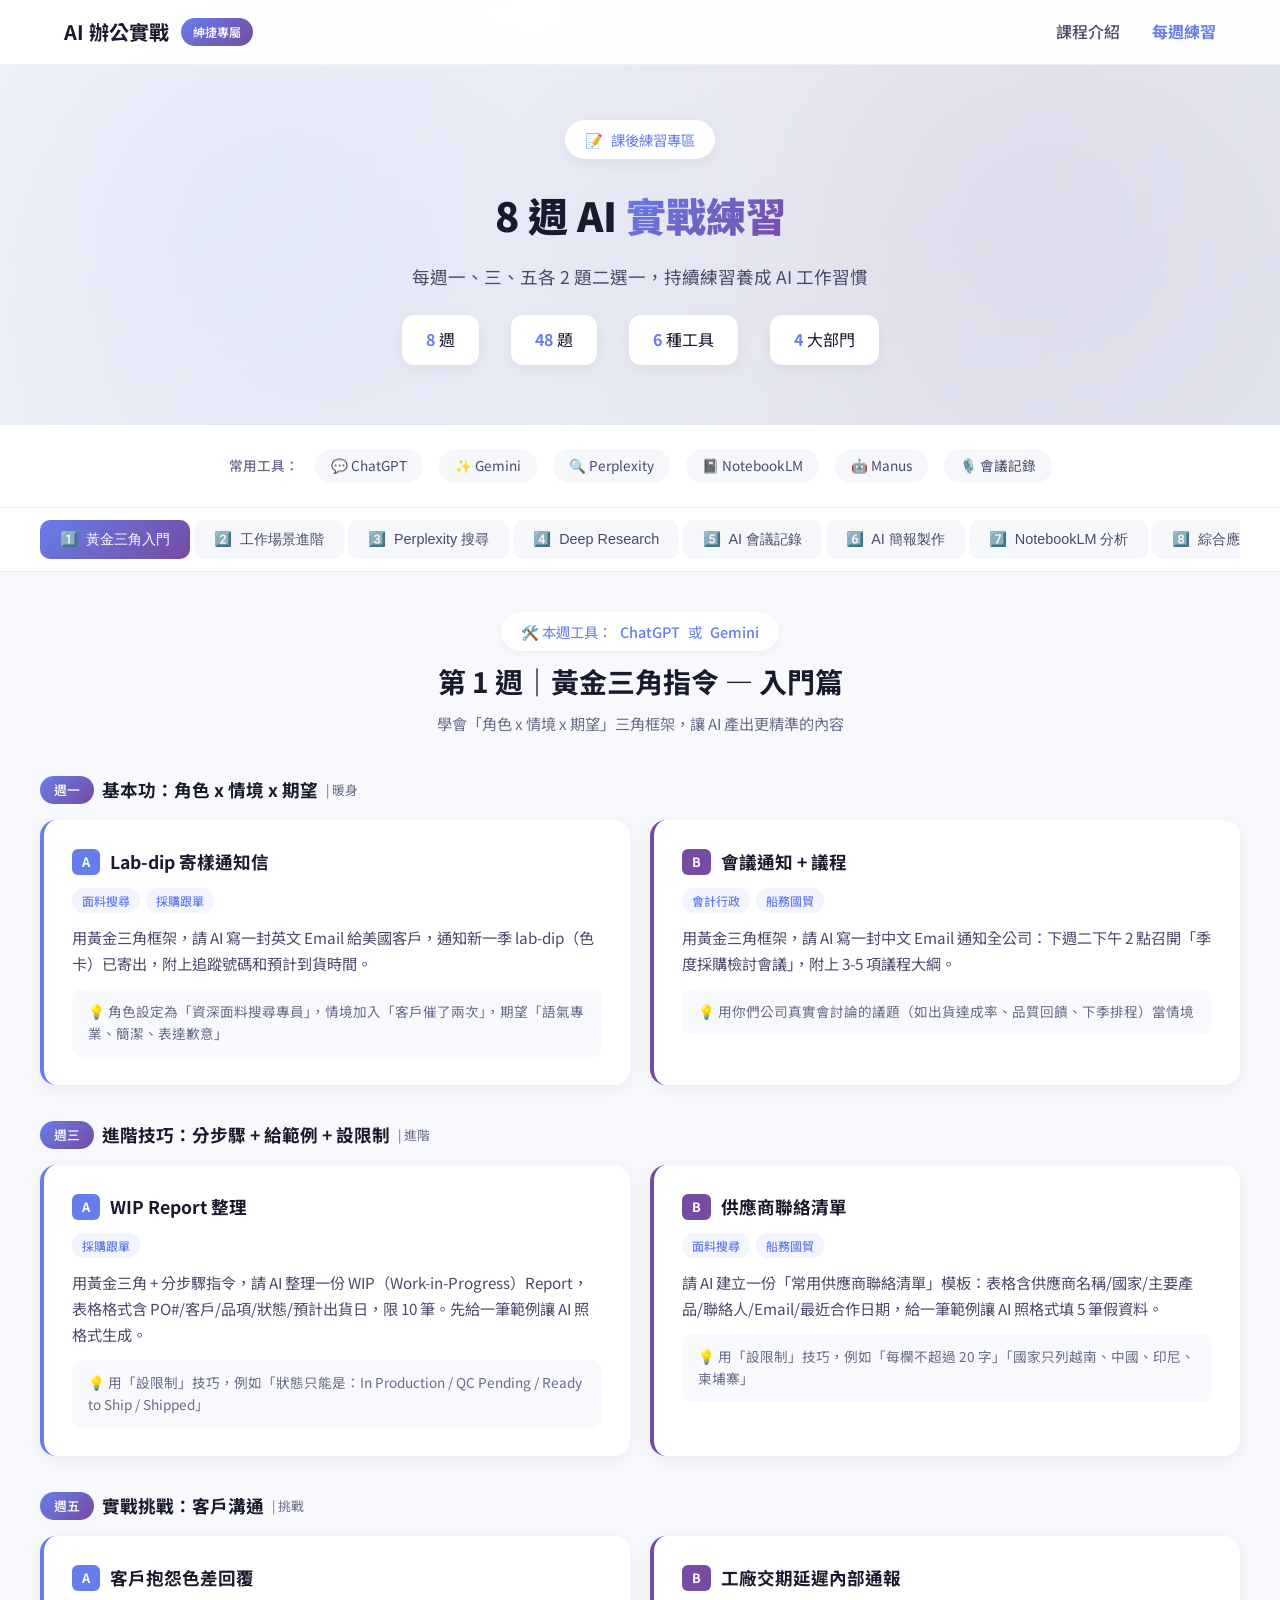
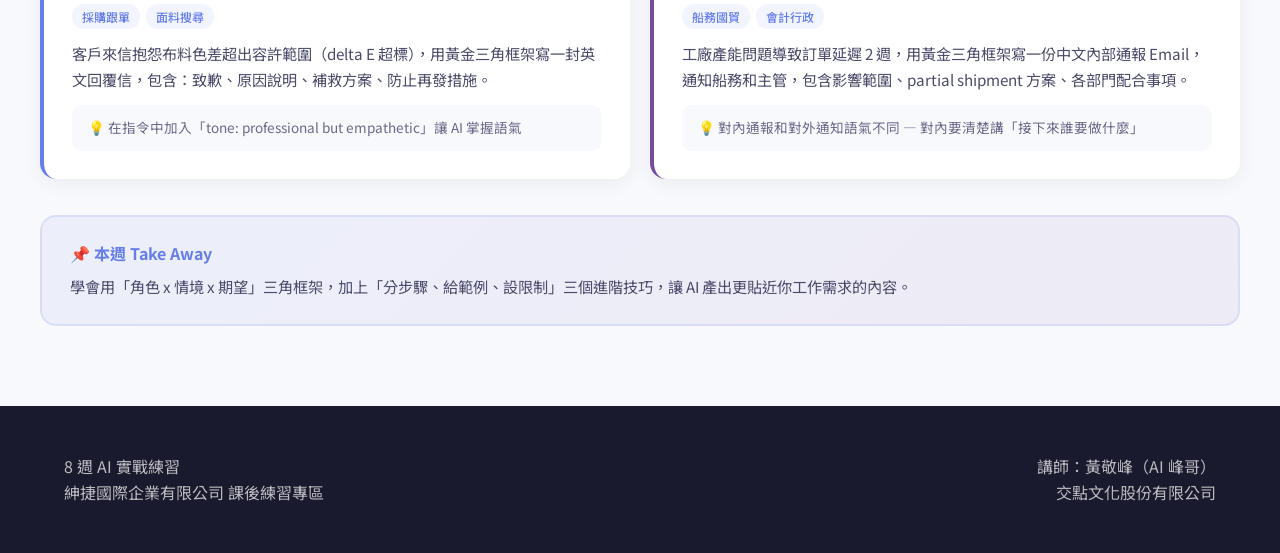
==== homework.html @ 7f82179a "新增 8 週 AI 實戰練習課後作業頁面 - 新增 homework.html：48 題完整作業（8 週 × 一三五 × A/B 選一） - 更新 index.html 導覽列：加入「每週練習」按鈕連" ====
<!DOCTYPE html>
<html lang="zh-TW">
<head>
    <meta charset="UTF-8">
    <meta name="viewport" content="width=device-width, initial-scale=1.0">
    <title>8 週 AI 實戰練習 | 紳捷國際</title>
    <link rel="stylesheet" href="css/style.css">
    <link rel="preconnect" href="https://fonts.googleapis.com">
    <link rel="preconnect" href="https://fonts.gstatic.com" crossorigin>
    <link href="https://fonts.googleapis.com/css2?family=Noto+Sans+TC:wght@300;400;500;700;900&display=swap" rel="stylesheet">
    <style>
        /* Homework Page Specific Styles */
        .hw-hero {
            padding: 120px 24px 60px;
            background: linear-gradient(135deg, #f5f7fa 0%, #e4e8f0 100%);
            text-align: center;
            position: relative;
            overflow: hidden;
        }
        .hw-hero::before {
            content: '';
            position: absolute;
            top: 0; left: 0; right: 0; bottom: 0;
            background-image: radial-gradient(circle at 20% 50%, rgba(102,126,234,0.1) 0%, transparent 50%),
                              radial-gradient(circle at 80% 50%, rgba(118,75,162,0.1) 0%, transparent 50%);
        }
        .hw-hero .container { position: relative; z-index: 1; }
        .hw-hero h1 { font-size: 2.5rem; font-weight: 900; margin-bottom: 16px; }
        .hw-hero .subtitle { color: #4a4a6a; font-size: 1.1rem; margin-bottom: 24px; }
        .hw-hero .hw-stats {
            display: flex; justify-content: center; gap: 32px; flex-wrap: wrap;
        }
        .hw-hero .hw-stat {
            background: white; padding: 12px 24px; border-radius: 12px;
            box-shadow: 0 4px 15px rgba(0,0,0,0.05);
        }
        .hw-hero .hw-stat strong { color: #667eea; }

        /* Week Tabs */
        .week-tabs-section { padding: 0 24px; background: #fff; position: sticky; top: 60px; z-index: 100; border-bottom: 1px solid #eee; }
        .week-tabs {
            max-width: 1200px; margin: 0 auto;
            display: flex; gap: 4px; overflow-x: auto; padding: 12px 0;
            -webkit-overflow-scrolling: touch;
        }
        .week-tabs::-webkit-scrollbar { height: 0; }
        .week-tab {
            padding: 10px 20px; border-radius: 10px; cursor: pointer;
            font-size: 0.9rem; font-weight: 500; white-space: nowrap;
            background: #f5f7fa; color: #4a4a6a; border: none;
            transition: all 0.3s;
        }
        .week-tab:hover { background: #e8ecf5; }
        .week-tab.active {
            background: linear-gradient(135deg, #667eea 0%, #764ba2 100%);
            color: white;
        }
        .week-tab .tab-emoji { margin-right: 4px; }

        /* Week Content */
        .week-content { padding: 40px 24px 80px; background: #f8f9fc; min-height: 60vh; }
        .week-panel { display: none; max-width: 1200px; margin: 0 auto; }
        .week-panel.active { display: block; }

        .week-header {
            text-align: center; margin-bottom: 40px;
        }
        .week-header h2 { font-size: 1.75rem; font-weight: 700; margin-bottom: 8px; }
        .week-header .week-tool {
            display: inline-flex; align-items: center; gap: 8px;
            background: white; padding: 8px 20px; border-radius: 30px;
            font-size: 0.9rem; color: #667eea; box-shadow: 0 2px 10px rgba(0,0,0,0.05);
            margin-bottom: 8px;
        }
        .week-header .week-tool a {
            color: #667eea; text-decoration: none; font-weight: 500;
        }
        .week-header .week-tool a:hover { text-decoration: underline; }
        .week-header .week-focus { color: #6a6a8a; font-size: 0.95rem; }

        /* Day Section */
        .day-section { margin-bottom: 36px; }
        .day-label {
            display: inline-flex; align-items: center; gap: 8px;
            font-size: 1.1rem; font-weight: 700; color: #1a1a2e; margin-bottom: 16px;
        }
        .day-badge {
            background: linear-gradient(135deg, #667eea 0%, #764ba2 100%);
            color: white; padding: 4px 14px; border-radius: 20px; font-size: 0.8rem; font-weight: 500;
        }
        .day-difficulty { font-size: 0.8rem; color: #6a6a8a; font-weight: 400; }

        /* Homework Cards */
        .hw-cards { display: grid; grid-template-columns: repeat(auto-fit, minmax(340px, 1fr)); gap: 20px; }
        .hw-card {
            background: white; border-radius: 16px; padding: 28px;
            box-shadow: 0 4px 20px rgba(0,0,0,0.06);
            border-left: 4px solid #667eea;
            transition: transform 0.3s, box-shadow 0.3s;
            position: relative;
        }
        .hw-card:hover {
            transform: translateY(-4px);
            box-shadow: 0 8px 30px rgba(0,0,0,0.1);
        }
        .hw-card.option-b { border-left-color: #764ba2; }

        .hw-card-header {
            display: flex; align-items: center; gap: 10px; margin-bottom: 12px; flex-wrap: wrap;
        }
        .option-badge {
            font-size: 0.8rem; font-weight: 700; color: white; padding: 3px 10px;
            border-radius: 6px; background: #667eea;
        }
        .option-b .option-badge { background: #764ba2; }
        .hw-card h4 { font-size: 1.1rem; font-weight: 700; color: #1a1a2e; flex: 1; }

        .dept-tags { display: flex; gap: 6px; margin-bottom: 12px; flex-wrap: wrap; }
        .dept-tag {
            font-size: 0.75rem; padding: 3px 10px; border-radius: 12px;
            background: rgba(102,126,234,0.08); color: #667eea; font-weight: 500;
        }

        .hw-card .description { color: #4a4a6a; font-size: 0.95rem; line-height: 1.7; margin-bottom: 12px; }
        .hw-card .hint {
            background: #f8f9fc; padding: 12px 16px; border-radius: 10px;
            font-size: 0.85rem; color: #6a6a8a; line-height: 1.6;
        }
        .hw-card .hint::before { content: '💡 '; }

        /* Take Away */
        .takeaway-box {
            background: linear-gradient(135deg, rgba(102,126,234,0.08) 0%, rgba(118,75,162,0.08) 100%);
            border: 2px solid rgba(102,126,234,0.15);
            padding: 24px 28px; border-radius: 16px; margin-top: 36px;
        }
        .takeaway-box h4 { color: #667eea; font-size: 1rem; margin-bottom: 8px; }
        .takeaway-box p { color: #4a4a6a; font-size: 0.95rem; line-height: 1.7; }

        /* Milestone */
        .milestone {
            background: linear-gradient(135deg, #667eea 0%, #764ba2 100%);
            color: white; padding: 32px; border-radius: 16px; margin-top: 36px; text-align: center;
        }
        .milestone h4 { font-size: 1.25rem; margin-bottom: 12px; }
        .milestone p { color: rgba(255,255,255,0.85); line-height: 1.7; }

        /* Safety Notice */
        .safety-notice {
            background: linear-gradient(135deg, rgba(245,158,11,0.08) 0%, rgba(245,158,11,0.04) 100%);
            border: 2px solid rgba(245,158,11,0.2);
            padding: 20px 24px; border-radius: 12px; margin-bottom: 32px;
        }
        .safety-notice h4 { color: #d97706; font-size: 0.95rem; margin-bottom: 8px; }
        .safety-notice ul { list-style: none; }
        .safety-notice ul li { padding: 4px 0 4px 20px; position: relative; color: #6a6a8a; font-size: 0.9rem; }
        .safety-notice ul li::before { content: "⚠"; position: absolute; left: 0; }

        /* Tools Quick Access */
        .tools-bar {
            padding: 24px; background: white; border-bottom: 1px solid #eee;
        }
        .tools-bar .container {
            display: flex; align-items: center; gap: 16px; flex-wrap: wrap; justify-content: center;
        }
        .tools-bar .label { font-size: 0.85rem; color: #6a6a8a; font-weight: 500; }
        .tool-link {
            display: inline-flex; align-items: center; gap: 6px;
            padding: 6px 16px; border-radius: 20px; font-size: 0.85rem;
            text-decoration: none; color: #4a4a6a; background: #f5f7fa;
            transition: all 0.2s;
        }
        .tool-link:hover { background: #667eea; color: white; }

        /* Footer override for homework */
        .hw-footer { margin-top: 0; }

        /* Responsive */
        @media (max-width: 768px) {
            .hw-hero h1 { font-size: 1.75rem; }
            .hw-cards { grid-template-columns: 1fr; }
            .week-tab { padding: 8px 14px; font-size: 0.8rem; }
        }
    </style>
</head>
<body>
    <!-- Navigation -->
    <nav class="navbar">
        <div class="nav-container">
            <div class="nav-logo">
                <span class="logo-text">AI 辦公實戰</span>
                <span class="logo-badge">紳捷專屬</span>
            </div>
            <ul class="nav-menu">
                <li><a href="index.html">課程介紹</a></li>
                <li><a href="homework.html" style="color: #667eea; font-weight: 700;">每週練習</a></li>
            </ul>
            <div class="hamburger">
                <span></span>
                <span></span>
                <span></span>
            </div>
        </div>
    </nav>

    <!-- Hero -->
    <section class="hw-hero">
        <div class="container">
            <div class="hero-badge">
                <span class="badge-icon">📝</span>
                <span>課後練習專區</span>
            </div>
            <h1>8 週 AI <span class="gradient-text">實戰練習</span></h1>
            <p class="subtitle">每週一、三、五各 2 題二選一，持續練習養成 AI 工作習慣</p>
            <div class="hw-stats">
                <div class="hw-stat"><strong>8</strong> 週</div>
                <div class="hw-stat"><strong>48</strong> 題</div>
                <div class="hw-stat"><strong>6</strong> 種工具</div>
                <div class="hw-stat"><strong>4</strong> 大部門</div>
            </div>
        </div>
    </section>

    <!-- Tools Quick Bar -->
    <div class="tools-bar">
        <div class="container">
            <span class="label">常用工具：</span>
            <a href="https://chatgpt.com" target="_blank" class="tool-link">💬 ChatGPT</a>
            <a href="https://gemini.google.com" target="_blank" class="tool-link">✨ Gemini</a>
            <a href="https://www.perplexity.ai" target="_blank" class="tool-link">🔍 Perplexity</a>
            <a href="https://notebooklm.google.com" target="_blank" class="tool-link">📓 NotebookLM</a>
            <a href="https://manus.im" target="_blank" class="tool-link">🤖 Manus</a>
            <a href="https://v2.chateverywhere.app/zh/meeting-transcription" target="_blank" class="tool-link">🎙️ 會議記錄</a>
        </div>
    </div>

    <!-- Week Tabs -->
    <div class="week-tabs-section">
        <div class="week-tabs">
            <button class="week-tab active" data-week="1"><span class="tab-emoji">1️⃣</span> 黃金三角入門</button>
            <button class="week-tab" data-week="2"><span class="tab-emoji">2️⃣</span> 工作場景進階</button>
            <button class="week-tab" data-week="3"><span class="tab-emoji">3️⃣</span> Perplexity 搜尋</button>
            <button class="week-tab" data-week="4"><span class="tab-emoji">4️⃣</span> Deep Research</button>
            <button class="week-tab" data-week="5"><span class="tab-emoji">5️⃣</span> AI 會議記錄</button>
            <button class="week-tab" data-week="6"><span class="tab-emoji">6️⃣</span> AI 簡報製作</button>
            <button class="week-tab" data-week="7"><span class="tab-emoji">7️⃣</span> NotebookLM 分析</button>
            <button class="week-tab" data-week="8"><span class="tab-emoji">8️⃣</span> 綜合應用</button>
        </div>
    </div>

    <!-- Week Content -->
    <div class="week-content">

        <!-- ===== WEEK 1 ===== -->
        <div class="week-panel active" data-week="1">
            <div class="week-header">
                <div class="week-tool">🛠️ 本週工具：<a href="https://chatgpt.com" target="_blank">ChatGPT</a> 或 <a href="https://gemini.google.com" target="_blank">Gemini</a></div>
                <h2>第 1 週｜黃金三角指令 — 入門篇</h2>
                <p class="week-focus">學會「角色 x 情境 x 期望」三角框架，讓 AI 產出更精準的內容</p>
            </div>

            <div class="day-section">
                <div class="day-label"><span class="day-badge">週一</span> 基本功：角色 x 情境 x 期望 <span class="day-difficulty">| 暖身</span></div>
                <div class="hw-cards">
                    <div class="hw-card">
                        <div class="hw-card-header"><span class="option-badge">A</span><h4>Lab-dip 寄樣通知信</h4></div>
                        <div class="dept-tags"><span class="dept-tag">面料搜尋</span><span class="dept-tag">採購跟單</span></div>
                        <p class="description">用黃金三角框架，請 AI 寫一封英文 Email 給美國客戶，通知新一季 lab-dip（色卡）已寄出，附上追蹤號碼和預計到貨時間。</p>
                        <div class="hint">角色設定為「資深面料搜尋專員」，情境加入「客戶催了兩次」，期望「語氣專業、簡潔、表達歉意」</div>
                    </div>
                    <div class="hw-card option-b">
                        <div class="hw-card-header"><span class="option-badge">B</span><h4>會議通知 + 議程</h4></div>
                        <div class="dept-tags"><span class="dept-tag">會計行政</span><span class="dept-tag">船務國貿</span></div>
                        <p class="description">用黃金三角框架，請 AI 寫一封中文 Email 通知全公司：下週二下午 2 點召開「季度採購檢討會議」，附上 3-5 項議程大綱。</p>
                        <div class="hint">用你們公司真實會討論的議題（如出貨達成率、品質回饋、下季排程）當情境</div>
                    </div>
                </div>
            </div>

            <div class="day-section">
                <div class="day-label"><span class="day-badge">週三</span> 進階技巧：分步驟 + 給範例 + 設限制 <span class="day-difficulty">| 進階</span></div>
                <div class="hw-cards">
                    <div class="hw-card">
                        <div class="hw-card-header"><span class="option-badge">A</span><h4>WIP Report 整理</h4></div>
                        <div class="dept-tags"><span class="dept-tag">採購跟單</span></div>
                        <p class="description">用黃金三角 + 分步驟指令，請 AI 整理一份 WIP（Work-in-Progress）Report，表格格式含 PO#/客戶/品項/狀態/預計出貨日，限 10 筆。先給一筆範例讓 AI 照格式生成。</p>
                        <div class="hint">用「設限制」技巧，例如「狀態只能是：In Production / QC Pending / Ready to Ship / Shipped」</div>
                    </div>
                    <div class="hw-card option-b">
                        <div class="hw-card-header"><span class="option-badge">B</span><h4>供應商聯絡清單</h4></div>
                        <div class="dept-tags"><span class="dept-tag">面料搜尋</span><span class="dept-tag">船務國貿</span></div>
                        <p class="description">請 AI 建立一份「常用供應商聯絡清單」模板：表格含供應商名稱/國家/主要產品/聯絡人/Email/最近合作日期，給一筆範例讓 AI 照格式填 5 筆假資料。</p>
                        <div class="hint">用「設限制」技巧，例如「每欄不超過 20 字」「國家只列越南、中國、印尼、柬埔寨」</div>
                    </div>
                </div>
            </div>

            <div class="day-section">
                <div class="day-label"><span class="day-badge">週五</span> 實戰挑戰：客戶溝通 <span class="day-difficulty">| 挑戰</span></div>
                <div class="hw-cards">
                    <div class="hw-card">
                        <div class="hw-card-header"><span class="option-badge">A</span><h4>客戶抱怨色差回覆</h4></div>
                        <div class="dept-tags"><span class="dept-tag">採購跟單</span><span class="dept-tag">面料搜尋</span></div>
                        <p class="description">客戶來信抱怨布料色差超出容許範圍（delta E 超標），用黃金三角框架寫一封英文回覆信，包含：致歉、原因說明、補救方案、防止再發措施。</p>
                        <div class="hint">在指令中加入「tone: professional but empathetic」讓 AI 掌握語氣</div>
                    </div>
                    <div class="hw-card option-b">
                        <div class="hw-card-header"><span class="option-badge">B</span><h4>工廠交期延遲內部通報</h4></div>
                        <div class="dept-tags"><span class="dept-tag">船務國貿</span><span class="dept-tag">會計行政</span></div>
                        <p class="description">工廠產能問題導致訂單延遲 2 週，用黃金三角框架寫一份中文內部通報 Email，通知船務和主管，包含影響範圍、partial shipment 方案、各部門配合事項。</p>
                        <div class="hint">對內通報和對外通知語氣不同 — 對內要清楚講「接下來誰要做什麼」</div>
                    </div>
                </div>
            </div>

            <div class="takeaway-box">
                <h4>📌 本週 Take Away</h4>
                <p>學會用「角色 x 情境 x 期望」三角框架，加上「分步驟、給範例、設限制」三個進階技巧，讓 AI 產出更貼近你工作需求的內容。</p>
            </div>
        </div>

        <!-- ===== WEEK 2 ===== -->
        <div class="week-panel" data-week="2">
            <div class="week-header">
                <div class="week-tool">🛠️ 本週工具：<a href="https://chatgpt.com" target="_blank">ChatGPT</a> 或 <a href="https://gemini.google.com" target="_blank">Gemini</a></div>
                <h2>第 2 週｜黃金三角指令 — 工作場景進階</h2>
                <p class="week-focus">把黃金三角框架應用到更多真實場景，包含跨部門溝通和專業文件</p>
            </div>

            <div class="day-section">
                <div class="day-label"><span class="day-badge">週一</span> 跨部門溝通 <span class="day-difficulty">| 暖身</span></div>
                <div class="hw-cards">
                    <div class="hw-card">
                        <div class="hw-card-header"><span class="option-badge">A</span><h4>船務文件確認信</h4></div>
                        <div class="dept-tags"><span class="dept-tag">船務國貿</span></div>
                        <p class="description">寫一封英文 Email 給報關行（Customs Broker），確認一筆出貨的 Packing List、Commercial Invoice、B/L 細節，請對方在週五前回覆。</p>
                        <div class="hint">在指令中加入「給範例」技巧 — 先列出一筆出貨資料（PO#、品項、箱數），讓 AI 照格式寫</div>
                    </div>
                    <div class="hw-card option-b">
                        <div class="hw-card-header"><span class="option-badge">B</span><h4>品質異常通知工廠</h4></div>
                        <div class="dept-tags"><span class="dept-tag">採購跟單</span><span class="dept-tag">面料搜尋</span></div>
                        <p class="description">寫一封英文 Email 給越南工廠，通知縮水率超標（shrinkage test failed，參照 AATCC 135 標準），要求 3 個工作天內提出 root cause analysis 和 corrective action plan。</p>
                        <div class="hint">語氣要堅定但維持合作關係。可在指令中加入「tone: firm but cooperative」</div>
                    </div>
                </div>
            </div>

            <div class="day-section">
                <div class="day-label"><span class="day-badge">週三</span> 專業文件撰寫 <span class="day-difficulty">| 進階</span></div>
                <div class="hw-cards">
                    <div class="hw-card">
                        <div class="hw-card-header"><span class="option-badge">A</span><h4>AI 輔助 OTB 預算計算</h4></div>
                        <div class="dept-tags"><span class="dept-tag">採購跟單</span></div>
                        <p class="description">把簡化版 OTB（Open-to-Buy）數據貼進 ChatGPT（期初庫存 $500K、銷售預測 $800K、在途 $200K、期末目標 $400K），請 AI 計算 OTB 金額並用白話解釋邏輯。</p>
                        <div class="hint">AI 不只會寫信，也能當「Excel 公式顧問」！試著追問「如果銷售預測上調 10%，OTB 會變多少？」</div>
                    </div>
                    <div class="hw-card option-b">
                        <div class="hw-card-header"><span class="option-badge">B</span><h4>部門月報草稿</h4></div>
                        <div class="dept-tags"><span class="dept-tag">船務國貿</span><span class="dept-tag">會計行政</span></div>
                        <p class="description">用黃金三角框架，請 AI 撰寫「部門月報」草稿，含本月出貨量、客戶回饋摘要、異常事件、下月重點。可用真實數據或假資料。</p>
                        <div class="hint">先列出 3-5 個重點數據，再讓 AI 幫你組織成月報格式</div>
                    </div>
                </div>
            </div>

            <div class="day-section">
                <div class="day-label"><span class="day-badge">週五</span> 實戰挑戰：高階溝通 <span class="day-difficulty">| 挑戰</span></div>
                <div class="hw-cards">
                    <div class="hw-card">
                        <div class="hw-card-header"><span class="option-badge">A</span><h4>Cargo Claim 索賠信</h4></div>
                        <div class="dept-tags"><span class="dept-tag">船務國貿</span></div>
                        <p class="description">一批出口到美國的女裝因海運貨櫃進水，30 箱約 1,200 件受潮發霉。用黃金三角寫一封英文 Claim Letter 給船公司，含受損描述、金額計算、理賠期限。</p>
                        <div class="hint">索賠信需要精確的數據和正式語氣。可加入指令「附上受損清單表格：箱號/品項/數量/單價/損失金額」</div>
                    </div>
                    <div class="hw-card option-b">
                        <div class="hw-card-header"><span class="option-badge">B</span><h4>季度 KPI 達成回顧</h4></div>
                        <div class="dept-tags"><span class="dept-tag">採購跟單</span><span class="dept-tag">會計行政</span></div>
                        <p class="description">請 AI 幫你寫一封中文 Email 給主管，回顧本季 KPI 達成情況：達成的指標、未達成的原因、下季改善計畫。</p>
                        <div class="hint">先列出 3 個你的 KPI 項目和達成數字，讓 AI 幫你組織成專業的回顧報告</div>
                    </div>
                </div>
            </div>

            <div class="takeaway-box">
                <h4>📌 本週 Take Away</h4>
                <p>黃金三角框架不只能寫 Email，還能處理專業文件（OTB 計算、索賠信、KPI 報告）。關鍵是「給 AI 足夠的專業情境和數據」。</p>
            </div>
        </div>

        <!-- ===== WEEK 3 ===== -->
        <div class="week-panel" data-week="3">
            <div class="week-header">
                <div class="week-tool">🛠️ 本週工具：<a href="https://www.perplexity.ai" target="_blank">Perplexity</a></div>
                <h2>第 3 週｜AI 搜尋力 — Perplexity</h2>
                <p class="week-focus">用 AI 搜尋引擎快速取得有來源的產業情報，取代傳統 Google 搜尋</p>
            </div>

            <div class="day-section">
                <div class="day-label"><span class="day-badge">週一</span> 基礎搜尋：產業動態 <span class="day-difficulty">| 暖身</span></div>
                <div class="hw-cards">
                    <div class="hw-card">
                        <div class="hw-card-header"><span class="option-badge">A</span><h4>美國服飾零售趨勢</h4></div>
                        <div class="dept-tags"><span class="dept-tag">採購跟單</span></div>
                        <p class="description">用 Perplexity 搜尋「2026 美國服飾零售業最新趨勢」，整理出 3 個對紳捷業務最有影響的重點，每個重點附上來源連結。</p>
                        <div class="hint">觀察 Perplexity 如何自動附上引用來源，和 Google 搜尋有什麼不同？</div>
                    </div>
                    <div class="hw-card option-b">
                        <div class="hw-card-header"><span class="option-badge">B</span><h4>永續面料認證趨勢</h4></div>
                        <div class="dept-tags"><span class="dept-tag">面料搜尋</span></div>
                        <p class="description">搜尋「sustainable fabric certifications 2026（GOTS、GRS、OEKO-TEX）」，整理出美國客戶目前最常要求的 3 種認證和它們的差異。</p>
                        <div class="hint">試著用英文搜尋再用中文追問，比較結果差異</div>
                    </div>
                </div>
            </div>

            <div class="day-section">
                <div class="day-label"><span class="day-badge">週三</span> 精準搜尋：法規與政策 <span class="day-difficulty">| 進階</span></div>
                <div class="hw-cards">
                    <div class="hw-card">
                        <div class="hw-card-header"><span class="option-badge">A</span><h4>美國關稅政策查詢</h4></div>
                        <div class="dept-tags"><span class="dept-tag">船務國貿</span></div>
                        <p class="description">搜尋「美國對中國及東南亞紡織品最新關稅政策 2026」，整理成一頁摘要，標註稅率變動品項。特別關注越南 CPTPP 優惠稅率。</p>
                        <div class="hint">用追問功能（Follow-up）深入挖掘特定品項（如針織 vs 梭織）的稅率差異</div>
                    </div>
                    <div class="hw-card option-b">
                        <div class="hw-card-header"><span class="option-badge">B</span><h4>越南勞動法規查詢</h4></div>
                        <div class="dept-tags"><span class="dept-tag">採購跟單</span><span class="dept-tag">面料搜尋</span></div>
                        <p class="description">搜尋「越南或柬埔寨 2026 最新勞動法規（最低工資、加班限制）」，整理成表格，方便評估海外工廠人力成本。</p>
                        <div class="hint">這類資訊在評估新工廠時非常實用，可以搭配供應商背景調查一起使用</div>
                    </div>
                </div>
            </div>

            <div class="day-section">
                <div class="day-label"><span class="day-badge">週五</span> 實戰挑戰：商務情報 <span class="day-difficulty">| 挑戰</span></div>
                <div class="hw-cards">
                    <div class="hw-card">
                        <div class="hw-card-header"><span class="option-badge">A</span><h4>供應商背景調查</h4></div>
                        <div class="dept-tags"><span class="dept-tag">採購跟單</span><span class="dept-tag">面料搜尋</span></div>
                        <p class="description">調查一家你正在評估的越南或印尼成衣工廠，整理出：公司規模、主要客戶、產能、有無負面新聞。</p>
                        <div class="hint">試試搜尋「[工廠名] compliance audit」或「[工廠名] social audit result」，美國客戶通常要求 BSCI / WRAP / SA8000 稽核</div>
                    </div>
                    <div class="hw-card option-b">
                        <div class="hw-card-header"><span class="option-badge">B</span><h4>美國客戶動態追蹤</h4></div>
                        <div class="dept-tags"><span class="dept-tag">船務國貿</span><span class="dept-tag">會計行政</span></div>
                        <p class="description">搜尋紳捷的主要客戶（JC Penney 或 Target）的最新業績和採購策略變化，整理出 3 個跟紳捷業務相關的重點。</p>
                        <div class="hint">了解客戶的策略方向，才能提前準備因應</div>
                    </div>
                </div>
            </div>

            <div class="takeaway-box">
                <h4>📌 本週 Take Away</h4>
                <p>Perplexity 的最大優勢是「自動附上來源」。但記得：AI 搜到的不一定 100% 正確，重要資訊要交叉查核。</p>
            </div>
        </div>

        <!-- ===== WEEK 4 ===== -->
        <div class="week-panel" data-week="4">
            <div class="week-header">
                <div class="week-tool">🛠️ 本週工具：<a href="https://gemini.google.com" target="_blank">Gemini Deep Research</a></div>
                <h2>第 4 週｜深度研究 — Gemini Deep Research</h2>
                <p class="week-focus">用 Deep Research 產出深度報告，重點不是「讓 AI 跑報告」，而是「你能從報告中挖出什麼」</p>
            </div>

            <div class="day-section">
                <div class="day-label"><span class="day-badge">週一</span> 產出報告 + 評估可信度 <span class="day-difficulty">| 暖身</span></div>
                <div class="hw-cards">
                    <div class="hw-card">
                        <div class="hw-card-header"><span class="option-badge">A</span><h4>客戶採購策略研究</h4></div>
                        <div class="dept-tags"><span class="dept-tag">採購跟單</span></div>
                        <p class="description">研究 JC Penney 或 Target 的「Private Label 採購策略變化」。報告產出後：(1) 標記 3 個最有用段落 (2) 標記 1 個需驗證的資訊 (3) 寫 100 字摘要給主管。</p>
                        <div class="hint">不只是讓 AI 跑報告，更重要的是「你怎麼判斷哪些資訊可信、哪些需要驗證」</div>
                    </div>
                    <div class="hw-card option-b">
                        <div class="hw-card-header"><span class="option-badge">B</span><h4>負責品項的價格趨勢</h4></div>
                        <div class="dept-tags"><span class="dept-tag">面料搜尋</span></div>
                        <p class="description">研究你負責的品項（針織布、牛仔布、功能性面料等）的全球價格趨勢。報告產出後：(1) 截圖結構 (2) 標記 2 個有影響的趨勢 (3) 寫 100 字備忘錄。</p>
                        <div class="hint">記錄 Deep Research 花了多少時間、搜了幾個來源，跟 Perplexity 比較看看</div>
                    </div>
                </div>
            </div>

            <div class="day-section">
                <div class="day-label"><span class="day-badge">週三</span> 工具比較 + 深度應用 <span class="day-difficulty">| 進階</span></div>
                <div class="hw-cards">
                    <div class="hw-card">
                        <div class="hw-card-header"><span class="option-badge">A</span><h4>Perplexity vs Deep Research</h4></div>
                        <div class="dept-tags"><span class="dept-tag">全體</span></div>
                        <p class="description">同一問題「越南成衣出口最新稅率政策」，分別用兩個工具搜尋。比較：速度、深度、來源豐富度，寫下結論：什麼時候用哪個。</p>
                        <div class="hint">Perplexity 像「快速查字典」，Deep Research 像「請人寫研究報告」</div>
                    </div>
                    <div class="hw-card option-b">
                        <div class="hw-card-header"><span class="option-badge">B</span><h4>工廠調查 → 內部備忘錄</h4></div>
                        <div class="dept-tags"><span class="dept-tag">採購跟單</span><span class="dept-tag">面料搜尋</span></div>
                        <p class="description">用 Deep Research 研究一家正在評估的工廠或產區，報告產出後用 ChatGPT 整理成 200 字內部備忘錄，附上你的評估建議。</p>
                        <div class="hint">從「看報告」升級為「用報告」— Deep Research 是初稿，你的判斷才是重點</div>
                    </div>
                </div>
            </div>

            <div class="day-section">
                <div class="day-label"><span class="day-badge">週五</span> 實戰挑戰：策略分析 <span class="day-difficulty">| 挑戰</span></div>
                <div class="hw-cards">
                    <div class="hw-card">
                        <div class="hw-card-header"><span class="option-badge">A</span><h4>採購代理商轉型案例</h4></div>
                        <div class="dept-tags"><span class="dept-tag">全體</span></div>
                        <p class="description">研究「全球成衣 Buying Agent 數位轉型案例」。挑出 1 個跟紳捷最相似的案例，寫 200 字分析：這家做了什麼、紳捷可以學什麼。</p>
                        <div class="hint">不需要讀完整份報告，聚焦在跟紳捷規模和業務最接近的案例</div>
                    </div>
                    <div class="hw-card option-b">
                        <div class="hw-card-header"><span class="option-badge">B</span><h4>供應鏈 AI 應用探索</h4></div>
                        <div class="dept-tags"><span class="dept-tag">全體</span></div>
                        <p class="description">研究「紡織成衣供應鏈的 AI 應用案例」，聚焦品質檢測和訂單預測。挑出 2 個紳捷可能導入的應用，各寫 100 字說明。</p>
                        <div class="hint">思考「這個 AI 應用如果導入紳捷，是哪個部門會受益最大？」</div>
                    </div>
                </div>
            </div>

            <div class="takeaway-box">
                <h4>📌 本週 Take Away</h4>
                <p>Deep Research 能自動產出深度報告，但「讓 AI 跑報告」只完成 50%，「從報告中提煉可行動的結論」才是另外 50%。</p>
            </div>

            <div class="milestone">
                <h4>🏁 恭喜完成前半段！</h4>
                <p>請在群組分享：(1) 這 4 週你最喜歡哪一題？(2) 哪個工具對工作最有幫助？<br>HR 會在這週統計完成率，並討論後半段是否需要調整。</p>
            </div>
        </div>

        <!-- ===== WEEK 5 ===== -->
        <div class="week-panel" data-week="5">
            <div class="week-header">
                <div class="week-tool">🛠️ 本週工具：<a href="https://v2.chateverywhere.app/zh/meeting-transcription" target="_blank">會議記錄小幫手</a> + <a href="https://chatgpt.com" target="_blank">ChatGPT</a></div>
                <h2>第 5 週｜AI 會議記錄</h2>
                <p class="week-focus">用 AI 把會議錄音轉成結構化記錄，原本 30 分鐘整理 → 5 分鐘搞定</p>
            </div>

            <div class="safety-notice">
                <h4>⚠️ 安全提醒</h4>
                <ul>
                    <li>錄音前請先告知與會者（尤其是外部通話）</li>
                    <li>如果公司有錄音政策限制，可用「自己唸一段報告」的方式練習</li>
                    <li>逐字稿如涉及機密，不要貼到公開群組</li>
                </ul>
            </div>

            <div class="day-section">
                <div class="day-label"><span class="day-badge">週一</span> 錄音轉文字基礎 <span class="day-difficulty">| 暖身</span></div>
                <div class="hw-cards">
                    <div class="hw-card">
                        <div class="hw-card-header"><span class="option-badge">A</span><h4>YouTube 影片轉逐字稿</h4></div>
                        <div class="dept-tags"><span class="dept-tag">全體</span></div>
                        <p class="description">找一段 5 分鐘的中文商業 YouTube 影片，用會議記錄小幫手轉成逐字稿，檢查準確度。</p>
                        <div class="hint">先熟悉工具操作，感受「語音 → 文字」的速度和品質</div>
                    </div>
                    <div class="hw-card option-b">
                        <div class="hw-card-header"><span class="option-badge">B</span><h4>模擬工作錄音轉文字</h4></div>
                        <div class="dept-tags"><span class="dept-tag">全體</span></div>
                        <p class="description">用手機錄 3 分鐘語音：模擬跟同事討論訂單出貨進度（加入英文術語如 PO number、shipment date），轉成逐字稿。</p>
                        <div class="hint">測試 AI 對中英文混雜的成衣術語辨識效果如何</div>
                    </div>
                </div>
            </div>

            <div class="day-section">
                <div class="day-label"><span class="day-badge">週三</span> 逐字稿 → 結構化筆記 <span class="day-difficulty">| 進階</span></div>
                <div class="hw-cards">
                    <div class="hw-card">
                        <div class="hw-card-header"><span class="option-badge">A</span><h4>英文視訊會議整理</h4></div>
                        <div class="dept-tags"><span class="dept-tag">採購跟單</span><span class="dept-tag">面料搜尋</span></div>
                        <p class="description">模擬（或使用）跟越南工廠的英文視訊會議逐字稿，丟進 ChatGPT 整理成：「中文三句話摘要 + 討論重點 + 待辦事項（含負責人和期限）」。</p>
                        <div class="hint">體驗 AI 處理「英文逐字稿 → 中文會議記錄」的能力</div>
                    </div>
                    <div class="hw-card option-b">
                        <div class="hw-card-header"><span class="option-badge">B</span><h4>客戶電話紀錄整理</h4></div>
                        <div class="dept-tags"><span class="dept-tag">船務國貿</span><span class="dept-tag">會計行政</span></div>
                        <p class="description">模擬一通 Conference Call 內容（文字寫出對話，含訂單確認、交期討論），丟進 ChatGPT 整理成 Meeting Minutes 格式。</p>
                        <div class="hint">養成習慣後，每通重要電話都有正式的 Meeting Minutes 存檔</div>
                    </div>
                </div>
            </div>

            <div class="day-section">
                <div class="day-label"><span class="day-badge">週五</span> 實戰挑戰：完整流程 <span class="day-difficulty">| 挑戰</span></div>
                <div class="hw-cards">
                    <div class="hw-card">
                        <div class="hw-card-header"><span class="option-badge">A</span><h4>真實內部會議全流程</h4></div>
                        <div class="dept-tags"><span class="dept-tag">全體</span></div>
                        <p class="description">本週任何內部會議，完成：錄音 → 轉逐字稿 → ChatGPT 整理摘要 → 跟一位與會同事確認正確 → 存檔或寄出。</p>
                        <div class="hint">重點流程：AI 產出 → 人工確認 → 才發出。不要 AI 整理完就直接寄</div>
                    </div>
                    <div class="hw-card option-b">
                        <div class="hw-card-header"><span class="option-badge">B</span><h4>工作討論錄音整理</h4></div>
                        <div class="dept-tags"><span class="dept-tag">全體</span></div>
                        <p class="description">錄一段跟同事討論工作的對話（5 分鐘），完成：錄音 → 轉文字 → 整理「摘要 + 待辦」→ 跟對方確認。</p>
                        <div class="hint">如果不方便錄真實會議，可以跟同事約一段 5 分鐘的「練習對話」</div>
                    </div>
                </div>
            </div>

            <div class="takeaway-box">
                <h4>📌 本週 Take Away</h4>
                <p>AI 會議記錄的完整流程是「錄音 → 轉文字 → AI 整理 → 人工確認 → 發出」。最容易省時間的應用，建議養成習慣！</p>
            </div>
        </div>

        <!-- ===== WEEK 6 ===== -->
        <div class="week-panel" data-week="6">
            <div class="week-header">
                <div class="week-tool">🛠️ 本週工具：<a href="https://gemini.google.com" target="_blank">Gemini Canvas</a> / <a href="https://manus.im" target="_blank">Manus</a></div>
                <h2>第 6 週｜AI 簡報製作</h2>
                <p class="week-focus">用 AI 快速製作工作簡報，原本 3-4 小時的 PPT → 幾分鐘產出初稿</p>
            </div>

            <div class="day-section">
                <div class="day-label"><span class="day-badge">週一</span> 快速簡報入門（3 頁）<span class="day-difficulty">| 暖身</span></div>
                <div class="hw-cards">
                    <div class="hw-card">
                        <div class="hw-card-header"><span class="option-badge">A</span><h4>部門週報簡報</h4></div>
                        <div class="dept-tags"><span class="dept-tag">採購跟單</span><span class="dept-tag">船務國貿</span></div>
                        <p class="description">用 Gemini Canvas 製作 3 頁簡報：封面、本週成果（含數據）、下週計畫。</p>
                        <div class="hint">先用一段文字描述每頁內容，例如「第 2 頁：本週出貨 15 筆，金額 $120K，準時率 93%」</div>
                    </div>
                    <div class="hw-card option-b">
                        <div class="hw-card-header"><span class="option-badge">B</span><h4>5 週 AI 學習心得簡報</h4></div>
                        <div class="dept-tags"><span class="dept-tag">全體</span></div>
                        <p class="description">用 Gemini Canvas 製作 3 頁簡報，分享前 5 週學 AI 的心得：最好用的工具、最驚喜的應用、推薦功能。</p>
                        <div class="hint">這份可以拿來跟同事分享！用自己的真實體驗寫最有說服力</div>
                    </div>
                </div>
            </div>

            <div class="day-section">
                <div class="day-label"><span class="day-badge">週三</span> 進階簡報（3-5 頁）<span class="day-difficulty">| 進階</span></div>
                <div class="hw-cards">
                    <div class="hw-card">
                        <div class="hw-card-header"><span class="option-badge">A</span><h4>月度 WIP Report 簡報</h4></div>
                        <div class="dept-tags"><span class="dept-tag">採購跟單</span></div>
                        <p class="description">用 Manus 製作「月度 WIP 報告」簡報（3-5 頁）：封面、在製訂單總覽、延遲分析、品質回顧、下月重點。</p>
                        <div class="hint">比較 Gemini Canvas 和 Manus 的差異，你覺得哪個更適合你？</div>
                    </div>
                    <div class="hw-card option-b">
                        <div class="hw-card-header"><span class="option-badge">B</span><h4>工廠稽核報告簡報</h4></div>
                        <div class="dept-tags"><span class="dept-tag">面料搜尋</span><span class="dept-tag">船務國貿</span></div>
                        <p class="description">用 Manus 製作「Factory Audit Report」簡報（3-5 頁）：工廠資料、產能評估、品質管理、compliance 評分、合作建議。</p>
                        <div class="hint">試著加入評分表格（如品質 4/5、交期 3/5），讓簡報更有說服力</div>
                    </div>
                </div>
            </div>

            <div class="day-section">
                <div class="day-label"><span class="day-badge">週五</span> 實戰挑戰：對外簡報（5 頁）<span class="day-difficulty">| 挑戰</span></div>
                <div class="hw-cards">
                    <div class="hw-card">
                        <div class="hw-card-header"><span class="option-badge">A</span><h4>客戶提案英文簡報</h4></div>
                        <div class="dept-tags"><span class="dept-tag">採購跟單</span><span class="dept-tag">面料搜尋</span></div>
                        <p class="description">製作給美國客戶的英文簡報（5 頁）：公司簡介、服務範圍、品質管控、供應鏈優勢、合作邀請。</p>
                        <div class="hint">這可以直接拿來用！想像要在 15 分鐘內讓新客戶了解紳捷</div>
                    </div>
                    <div class="hw-card option-b">
                        <div class="hw-card-header"><span class="option-badge">B</span><h4>公司簡介雙語簡報</h4></div>
                        <div class="dept-tags"><span class="dept-tag">船務國貿</span><span class="dept-tag">會計行政</span></div>
                        <p class="description">製作中英雙語公司簡介（5 頁）：公司沿革、四大部門、主要客戶、品質認證、聯絡方式。</p>
                        <div class="hint">想像你在國際紡織展（Premiere Vision）的攤位上用 5 分鐘介紹紳捷</div>
                    </div>
                </div>
            </div>

            <div class="takeaway-box">
                <h4>📌 本週 Take Away</h4>
                <p>AI 簡報工具不是取代你的思考，而是取代「排版和美化」的時間。你負責內容和數據，AI 負責讓它變好看。</p>
            </div>
        </div>

        <!-- ===== WEEK 7 ===== -->
        <div class="week-panel" data-week="7">
            <div class="week-header">
                <div class="week-tool">🛠️ 本週工具：<a href="https://notebooklm.google.com" target="_blank">NotebookLM</a></div>
                <h2>第 7 週｜NotebookLM 文件分析</h2>
                <p class="week-focus">用 AI 分析長文件、比對多份文件，大幅縮短讀合約和核對文件的時間</p>
            </div>

            <div class="safety-notice">
                <h4>⚠️ 文件上傳安全提醒</h4>
                <ul>
                    <li>上傳前請確認公司政策允許上傳到外部 AI 工具</li>
                    <li>如有顧慮：可把公司名和金額改成假的，或用網路範例文件練習</li>
                    <li>不確定的話，請先詢問主管</li>
                </ul>
            </div>

            <div class="day-section">
                <div class="day-label"><span class="day-badge">週一</span> 基礎操作：上傳與摘要 <span class="day-difficulty">| 暖身</span></div>
                <div class="hw-cards">
                    <div class="hw-card">
                        <div class="hw-card-header"><span class="option-badge">A</span><h4>英文合約快速摘要</h4></div>
                        <div class="dept-tags"><span class="dept-tag">採購跟單</span><span class="dept-tag">船務國貿</span></div>
                        <p class="description">上傳一份英文 PDF（採購合約或 Vendor Manual）到 NotebookLM，請它用中文摘要 5 個重點，再追問你最關心的條款。</p>
                        <div class="hint">先問「重點是什麼」，再針對感興趣的部分深入追問</div>
                    </div>
                    <div class="hw-card option-b">
                        <div class="hw-card-header"><span class="option-badge">B</span><h4>Lab-dip Approval Sheet 分析</h4></div>
                        <div class="dept-tags"><span class="dept-tag">面料搜尋</span></div>
                        <p class="description">上傳 2-3 份客戶退回的 lab-dip approval sheet（PDF），請 NotebookLM：整理通過/退回狀態、列出修改要求、產出 summary email 給布廠。</p>
                        <div class="hint">面料部門每週都在處理 lab-dip 退件，這個應用可以直接用在工作中</div>
                    </div>
                </div>
            </div>

            <div class="day-section">
                <div class="day-label"><span class="day-badge">週三</span> 進階應用：多文件比對 <span class="day-difficulty">| 進階</span></div>
                <div class="hw-cards">
                    <div class="hw-card">
                        <div class="hw-card-header"><span class="option-badge">A</span><h4>出貨文件交叉比對</h4></div>
                        <div class="dept-tags"><span class="dept-tag">船務國貿</span></div>
                        <p class="description">上傳同筆出貨的 Packing List 和 Commercial Invoice 到同一個 Notebook，問：「這兩份文件的品項數量和金額是否一致？如有差異請列出。」</p>
                        <div class="hint">操作步驟：在 Notebook 中點「新增來源」依序上傳 → 在對話框直接提問。原本 30-60 分鐘的比對，幾秒搞定</div>
                    </div>
                    <div class="hw-card option-b">
                        <div class="hw-card-header"><span class="option-badge">B</span><h4>海運費用報價比較</h4></div>
                        <div class="dept-tags"><span class="dept-tag">船務國貿</span><span class="dept-tag">會計行政</span></div>
                        <p class="description">上傳 2-3 家運輸公司的 Freight Quotation，請 NotebookLM 整理成比較表格：航線、運費、transit time、附加費、有效期限。</p>
                        <div class="hint">以後收到多家報價，先丟進 NotebookLM 就能快速比較</div>
                    </div>
                </div>
            </div>

            <div class="day-section">
                <div class="day-label"><span class="day-badge">週五</span> 實戰挑戰：深度分析 <span class="day-difficulty">| 挑戰</span></div>
                <div class="hw-cards">
                    <div class="hw-card">
                        <div class="hw-card-header"><span class="option-badge">A</span><h4>合約風險審查</h4></div>
                        <div class="dept-tags"><span class="dept-tag">採購跟單</span><span class="dept-tag">船務國貿</span></div>
                        <p class="description">上傳英文採購合約。先問「列出所有跟 penalty 相關的條款」→ 追問中文翻譯和風險等級 → 再問「哪些建議跟客戶談判修改？」</p>
                        <div class="hint">把大任務拆成小步驟提問，效果比一次問三件事好</div>
                    </div>
                    <div class="hw-card option-b">
                        <div class="hw-card-header"><span class="option-badge">B</span><h4>客戶 Vendor Manual 解讀</h4></div>
                        <div class="dept-tags"><span class="dept-tag">全體</span></div>
                        <p class="description">上傳美國客戶的 Vendor Manual，請 NotebookLM：整理出貨要求 checklist、列出罰款條款和金額、標註新規定。</p>
                        <div class="hint">JC Penney 和 Target 的 Vendor Manual 動輒 80-100 頁，NotebookLM 是最好的閱讀夥伴</div>
                    </div>
                </div>
            </div>

            <div class="takeaway-box">
                <h4>📌 本週 Take Away</h4>
                <p>NotebookLM 最大價值是「讓你用問的方式讀文件」。合約、Vendor Manual、報價單 — 以後收到長文件，第一步就是丟進 NotebookLM。</p>
            </div>
        </div>

        <!-- ===== WEEK 8 ===== -->
        <div class="week-panel" data-week="8">
            <div class="week-header">
                <div class="week-tool">🛠️ 本週工具：自由選擇</div>
                <h2>第 8 週｜綜合應用 + 期末回顧</h2>
                <p class="week-focus">把前 7 週學的工具串聯起來，解決一個完整的工作問題</p>
            </div>

            <div class="day-section">
                <div class="day-label"><span class="day-badge">週一</span> 回顧 + 輕量串聯 <span class="day-difficulty">| 暖身</span></div>
                <div class="hw-cards">
                    <div class="hw-card">
                        <div class="hw-card-header"><span class="option-badge">A</span><h4>7 週最佳作品回顧</h4></div>
                        <div class="dept-tags"><span class="dept-tag">全體</span></div>
                        <p class="description">回顧前 7 週作業，挑出 3 個最滿意的，用 ChatGPT 整理成「我的 AI 學習作品集」（題目 → 工具 → 產出 → 對工作的幫助）。</p>
                        <div class="hint">回顧的過程會讓你發現自己進步了多少！</div>
                    </div>
                    <div class="hw-card option-b">
                        <div class="hw-card-header"><span class="option-badge">B</span><h4>快速串聯：搜尋 → 摘要</h4></div>
                        <div class="dept-tags"><span class="dept-tag">全體</span></div>
                        <p class="description">選一個工作議題，用 Perplexity 搜尋，再用 ChatGPT 整理成 300 字摘要。只需 2 工具、15 分鐘。</p>
                        <div class="hint">串聯不需要很複雜，「搜尋 + 整理」就是最實用的日常組合</div>
                    </div>
                </div>
            </div>

            <div class="day-section">
                <div class="day-label"><span class="day-badge">週三</span> 實戰串聯挑戰 <span class="day-difficulty">| 進階</span></div>
                <div class="hw-cards">
                    <div class="hw-card">
                        <div class="hw-card-header"><span class="option-badge">A</span><h4>會議 → 摘要 → 任務分配</h4></div>
                        <div class="dept-tags"><span class="dept-tag">全體</span></div>
                        <p class="description">完成流程：會議逐字稿 → ChatGPT 整理摘要和待辦 → 用 AI 寫任務分配 Email → 跟同事確認。</p>
                        <div class="hint">把前面學的多個工具連續用，像流水線一樣完成完整工作</div>
                    </div>
                    <div class="hw-card option-b">
                        <div class="hw-card-header"><span class="option-badge">B</span><h4>文件分析 → 重點 → 報告</h4></div>
                        <div class="dept-tags"><span class="dept-tag">全體</span></div>
                        <p class="description">找一份工作文件，完成：NotebookLM 分析 → ChatGPT 整理重點 → 寫一封摘要 Email 或建議書給主管。</p>
                        <div class="hint">這是日常最常用的「收到文件 → 消化 → 回覆」流程</div>
                    </div>
                </div>
            </div>

            <div class="day-section">
                <div class="day-label"><span class="day-badge">週五</span> 期末作業 <span class="day-difficulty">| 完成！</span></div>
                <div class="hw-cards">
                    <div class="hw-card">
                        <div class="hw-card-header"><span class="option-badge">A</span><h4>心得報告（300 字）</h4></div>
                        <div class="dept-tags"><span class="dept-tag">全體</span></div>
                        <p class="description">回答 4 個問題：(1) 最常用哪個工具？(2) 哪題對工作幫助最大？(3) AI 每週省多少時間？(4) 接下來怎麼持續用 AI？</p>
                        <div class="hint">誠實寫就好，沒有標準答案，重點是反思自己的成長</div>
                    </div>
                    <div class="hw-card option-b">
                        <div class="hw-card-header"><span class="option-badge">B</span><h4>我的 AI 工具箱（一頁圖文）</h4></div>
                        <div class="dept-tags"><span class="dept-tag">全體</span></div>
                        <p class="description">用 Gemini Canvas 製作一張 A4「我的 AI 工具箱」：列出最常用的 3 個工具，每個寫場景和推薦語。</p>
                        <div class="hint">這張可以印出來貼在桌上，隨時提醒自己用 AI</div>
                    </div>
                </div>
            </div>

            <div class="milestone">
                <h4>🎉 恭喜完成 8 週 AI 實戰練習！</h4>
                <p>最重要的不是學會了幾個工具，而是養成了「遇到問題先問 AI」的習慣。<br>繼續用，越用越順手！</p>
            </div>
        </div>

    </div>

    <!-- Footer -->
    <footer class="footer hw-footer">
        <div class="container">
            <div class="footer-content">
                <p>8 週 AI 實戰練習</p>
                <p>紳捷國際企業有限公司 課後練習專區</p>
            </div>
            <div class="footer-instructor">
                <p>講師：黃敬峰（AI 峰哥）</p>
                <p>交點文化股份有限公司</p>
            </div>
        </div>
    </footer>

    <script>
        // Week Tab Switching
        const tabs = document.querySelectorAll('.week-tab');
        const panels = document.querySelectorAll('.week-panel');

        tabs.forEach(tab => {
            tab.addEventListener('click', () => {
                const week = tab.dataset.week;
                tabs.forEach(t => t.classList.remove('active'));
                panels.forEach(p => p.classList.remove('active'));
                tab.classList.add('active');
                document.querySelector(`.week-panel[data-week="${week}"]`).classList.add('active');
                // Scroll to top of content
                document.querySelector('.week-content').scrollIntoView({ behavior: 'smooth', block: 'start' });
            });
        });

        // Mobile Menu
        const hamburger = document.querySelector('.hamburger');
        const navMenu = document.querySelector('.nav-menu');
        if (hamburger) {
            hamburger.addEventListener('click', () => {
                navMenu.classList.toggle('active');
                hamburger.classList.toggle('active');
            });
        }

        // Navbar shadow on scroll
        window.addEventListener('scroll', () => {
            const navbar = document.querySelector('.navbar');
            navbar.style.boxShadow = window.scrollY > 50 ? '0 2px 20px rgba(0,0,0,0.1)' : 'none';
        });

        // Animate cards on scroll
        const observer = new IntersectionObserver((entries) => {
            entries.forEach(entry => {
                if (entry.isIntersecting) {
                    entry.target.style.opacity = '1';
                    entry.target.style.transform = 'translateY(0)';
                }
            });
        }, { threshold: 0.1, rootMargin: '0px 0px -30px 0px' });

        document.querySelectorAll('.hw-card, .takeaway-box, .milestone, .safety-notice').forEach(el => {
            el.style.opacity = '0';
            el.style.transform = 'translateY(15px)';
            el.style.transition = 'opacity 0.5s ease, transform 0.5s ease';
            observer.observe(el);
        });
    </script>
</body>
</html>
---- css/style.css ----
/* Reset & Base */
* {
    margin: 0;
    padding: 0;
    box-sizing: border-box;
}

html {
    scroll-behavior: smooth;
}

body {
    font-family: 'Noto Sans TC', sans-serif;
    line-height: 1.6;
    color: #1a1a2e;
    background: #ffffff;
}

.container {
    max-width: 1200px;
    margin: 0 auto;
    padding: 0 24px;
}

/* Navigation */
.navbar {
    position: fixed;
    top: 0;
    left: 0;
    right: 0;
    background: rgba(255, 255, 255, 0.95);
    backdrop-filter: blur(10px);
    z-index: 1000;
    border-bottom: 1px solid rgba(0, 0, 0, 0.05);
}

.nav-container {
    max-width: 1200px;
    margin: 0 auto;
    padding: 16px 24px;
    display: flex;
    justify-content: space-between;
    align-items: center;
}

.nav-logo {
    display: flex;
    align-items: center;
    gap: 12px;
}

.logo-text {
    font-size: 1.25rem;
    font-weight: 700;
    color: #1a1a2e;
}

.logo-badge {
    background: linear-gradient(135deg, #667eea 0%, #764ba2 100%);
    color: white;
    padding: 4px 12px;
    border-radius: 20px;
    font-size: 0.75rem;
    font-weight: 500;
}

.nav-menu {
    display: flex;
    list-style: none;
    gap: 32px;
}

.nav-menu a {
    text-decoration: none;
    color: #4a4a6a;
    font-weight: 500;
    transition: color 0.3s;
}

.nav-menu a:hover {
    color: #667eea;
}

.hamburger {
    display: none;
    flex-direction: column;
    gap: 5px;
    cursor: pointer;
}

.hamburger span {
    width: 25px;
    height: 2px;
    background: #1a1a2e;
}

/* Hero Section */
.hero {
    padding: 140px 24px 80px;
    background: linear-gradient(135deg, #f5f7fa 0%, #e4e8f0 100%);
    position: relative;
    overflow: hidden;
}

.hero-bg-pattern {
    position: absolute;
    top: 0;
    left: 0;
    right: 0;
    bottom: 0;
    background-image: radial-gradient(circle at 20% 50%, rgba(102, 126, 234, 0.1) 0%, transparent 50%),
                      radial-gradient(circle at 80% 50%, rgba(118, 75, 162, 0.1) 0%, transparent 50%);
}

.hero-container {
    max-width: 1200px;
    margin: 0 auto;
    text-align: center;
    position: relative;
    z-index: 1;
}

.hero-badge {
    display: inline-flex;
    align-items: center;
    gap: 8px;
    background: white;
    padding: 8px 20px;
    border-radius: 30px;
    font-size: 0.9rem;
    color: #667eea;
    box-shadow: 0 4px 15px rgba(0, 0, 0, 0.05);
    margin-bottom: 24px;
}

.badge-icon {
    color: #ffd700;
}

.hero-title {
    font-size: 3rem;
    font-weight: 900;
    line-height: 1.2;
    margin-bottom: 20px;
    color: #1a1a2e;
}

.gradient-text {
    background: linear-gradient(135deg, #667eea 0%, #764ba2 100%);
    -webkit-background-clip: text;
    -webkit-text-fill-color: transparent;
    background-clip: text;
}

.hero-subtitle {
    font-size: 1.25rem;
    color: #4a4a6a;
    margin-bottom: 32px;
}

.hero-stats {
    display: flex;
    justify-content: center;
    align-items: center;
    gap: 40px;
    margin-bottom: 32px;
    flex-wrap: wrap;
}

.stat-item {
    text-align: center;
}

.stat-number {
    display: block;
    font-size: 2.5rem;
    font-weight: 900;
    color: #667eea;
}

.stat-label {
    font-size: 0.9rem;
    color: #6a6a8a;
}

.stat-divider {
    width: 1px;
    height: 50px;
    background: #d0d0e0;
}

.hero-info {
    display: flex;
    justify-content: center;
    gap: 32px;
    flex-wrap: wrap;
}

.info-item {
    display: flex;
    align-items: center;
    gap: 8px;
    background: white;
    padding: 12px 24px;
    border-radius: 12px;
    box-shadow: 0 4px 15px rgba(0, 0, 0, 0.05);
}

.info-icon {
    font-size: 1.25rem;
}

.hero-visual {
    display: none;
}

/* Pain Points Section */
.pain-points {
    padding: 80px 24px;
    background: #ffffff;
}

.section-title {
    font-size: 2rem;
    font-weight: 700;
    text-align: center;
    margin-bottom: 48px;
    color: #1a1a2e;
}

.pain-grid {
    display: grid;
    grid-template-columns: repeat(auto-fit, minmax(300px, 1fr));
    gap: 24px;
    margin-bottom: 48px;
}

.pain-item {
    display: flex;
    align-items: flex-start;
    gap: 16px;
    padding: 24px;
    background: #f8f9fc;
    border-radius: 12px;
    transition: transform 0.3s;
}

.pain-item:hover {
    transform: translateY(-4px);
}

.pain-icon {
    font-size: 1.5rem;
    flex-shrink: 0;
}

.pain-item p {
    color: #4a4a6a;
}

.solution-bridge {
    display: flex;
    align-items: center;
    justify-content: center;
    gap: 24px;
    margin-top: 48px;
}

.bridge-line {
    flex: 1;
    max-width: 100px;
    height: 2px;
    background: linear-gradient(90deg, transparent, #667eea, transparent);
}

.bridge-text {
    text-align: center;
    color: #4a4a6a;
}

.bridge-text .highlight {
    color: #667eea;
    font-weight: 700;
    font-size: 1.1rem;
}

/* Features Section */
.features {
    padding: 80px 24px;
    background: linear-gradient(135deg, #667eea 0%, #764ba2 100%);
    color: white;
}

.features .section-tag {
    background: rgba(255, 255, 255, 0.2);
    color: white;
}

.features .section-title {
    color: white;
}

.section-header {
    text-align: center;
    margin-bottom: 48px;
}

.section-tag {
    display: inline-block;
    background: #667eea;
    color: white;
    padding: 6px 16px;
    border-radius: 20px;
    font-size: 0.85rem;
    font-weight: 500;
    margin-bottom: 16px;
}

.section-desc {
    color: rgba(255, 255, 255, 0.8);
    font-size: 1.1rem;
}

.features-grid {
    display: grid;
    grid-template-columns: repeat(auto-fit, minmax(250px, 1fr));
    gap: 24px;
}

.feature-card {
    background: rgba(255, 255, 255, 0.1);
    backdrop-filter: blur(10px);
    padding: 32px;
    border-radius: 16px;
    text-align: center;
    transition: transform 0.3s;
}

.feature-card:hover {
    transform: translateY(-8px);
}

.feature-icon {
    font-size: 2.5rem;
    margin-bottom: 16px;
}

.feature-card h3 {
    font-size: 1.25rem;
    margin-bottom: 12px;
}

.feature-card p {
    color: rgba(255, 255, 255, 0.8);
}

/* Ethics Section */
.ethics {
    padding: 80px 24px;
    background: linear-gradient(135deg, #1a1a2e 0%, #2d2d4a 100%);
    color: white;
}

.ethics .section-tag {
    background: #f59e0b;
    color: #1a1a2e;
}

.ethics .section-title {
    color: white;
}

.ethics .section-desc {
    color: rgba(255, 255, 255, 0.8);
    font-size: 1.1rem;
}

.ethics-grid {
    display: grid;
    grid-template-columns: repeat(auto-fit, minmax(280px, 1fr));
    gap: 20px;
    margin-bottom: 40px;
}

.ethics-card {
    background: rgba(255, 255, 255, 0.08);
    backdrop-filter: blur(10px);
    padding: 28px;
    border-radius: 16px;
    text-align: center;
    transition: transform 0.3s, background 0.3s;
    border: 1px solid rgba(255, 255, 255, 0.1);
}

.ethics-card:hover {
    transform: translateY(-6px);
    background: rgba(255, 255, 255, 0.12);
}

.ethics-icon {
    font-size: 2.5rem;
    margin-bottom: 16px;
}

.ethics-card h3 {
    font-size: 1.15rem;
    margin-bottom: 10px;
    color: #f59e0b;
}

.ethics-card p {
    color: rgba(255, 255, 255, 0.75);
    font-size: 0.95rem;
    line-height: 1.6;
}

.ethics-highlight {
    display: flex;
    align-items: flex-start;
    gap: 20px;
    background: linear-gradient(135deg, rgba(245, 158, 11, 0.2) 0%, rgba(245, 158, 11, 0.1) 100%);
    padding: 28px 32px;
    border-radius: 16px;
    border: 2px solid rgba(245, 158, 11, 0.3);
}

.highlight-icon {
    font-size: 2.5rem;
    flex-shrink: 0;
}

.highlight-text {
    color: rgba(255, 255, 255, 0.9);
    font-size: 1.05rem;
    line-height: 1.7;
}

.highlight-text strong {
    color: #f59e0b;
    display: block;
    font-size: 1.15rem;
    margin-bottom: 8px;
}

@media (max-width: 768px) {
    .ethics-highlight {
        flex-direction: column;
        text-align: center;
    }
}

/* Objectives Section */
.objectives {
    padding: 80px 24px;
    background: #f8f9fc;
}

.objectives .section-tag {
    background: #667eea;
}

.objectives-grid {
    display: grid;
    grid-template-columns: repeat(auto-fit, minmax(350px, 1fr));
    gap: 24px;
}

.objective-card {
    background: white;
    border-radius: 16px;
    padding: 32px;
    box-shadow: 0 4px 20px rgba(0, 0, 0, 0.05);
    position: relative;
    overflow: hidden;
}

.objective-number {
    position: absolute;
    top: 16px;
    right: 16px;
    font-size: 3rem;
    font-weight: 900;
    color: rgba(102, 126, 234, 0.1);
}

.objective-content h3 {
    font-size: 1.25rem;
    color: #1a1a2e;
    margin-bottom: 12px;
}

.objective-content p {
    color: #6a6a8a;
    margin-bottom: 16px;
}

.objective-list {
    list-style: none;
}

.objective-list li {
    padding: 8px 0;
    padding-left: 24px;
    position: relative;
    color: #4a4a6a;
}

.objective-list li::before {
    content: "✓";
    position: absolute;
    left: 0;
    color: #667eea;
    font-weight: bold;
}

/* Curriculum Section */
.curriculum {
    padding: 80px 24px;
    background: #ffffff;
}

.curriculum .section-tag {
    background: #667eea;
}

.schedule-section {
    margin-bottom: 48px;
}

.schedule-title {
    font-size: 1.5rem;
    font-weight: 700;
    color: #1a1a2e;
    margin-bottom: 24px;
    padding-bottom: 16px;
    border-bottom: 2px solid #f0f0f5;
}

.curriculum-card {
    background: #f8f9fc;
    border-radius: 16px;
    margin-bottom: 24px;
    overflow: hidden;
    border-left: 4px solid #667eea;
}

.card-header {
    padding: 24px;
    background: white;
    display: flex;
    align-items: center;
    gap: 16px;
    flex-wrap: wrap;
}

.time-badge {
    background: linear-gradient(135deg, #667eea 0%, #764ba2 100%);
    color: white;
    padding: 8px 16px;
    border-radius: 8px;
    font-size: 0.9rem;
    font-weight: 500;
}

.card-header h4 {
    font-size: 1.25rem;
    color: #1a1a2e;
}

.card-content {
    padding: 24px;
    display: grid;
    grid-template-columns: repeat(auto-fit, minmax(250px, 1fr));
    gap: 24px;
}

.content-section h5 {
    font-size: 1rem;
    color: #667eea;
    margin-bottom: 12px;
}

.content-section ul {
    list-style: none;
}

.content-section ul li {
    padding: 6px 0;
    padding-left: 20px;
    position: relative;
    color: #4a4a6a;
}

.content-section ul li::before {
    content: "•";
    position: absolute;
    left: 0;
    color: #667eea;
}

.content-section p {
    color: #4a4a6a;
    font-style: italic;
}

/* Simple Curriculum Card */
.curriculum-card-simple {
    background: white;
    border-radius: 16px;
    padding: 28px 32px;
    margin-bottom: 20px;
    display: grid;
    grid-template-columns: auto 1fr;
    align-items: start;
    gap: 24px;
    box-shadow: 0 4px 20px rgba(0, 0, 0, 0.08);
    transition: transform 0.3s, box-shadow 0.3s;
}

.curriculum-card-simple:hover {
    transform: translateY(-4px);
    box-shadow: 0 8px 30px rgba(0, 0, 0, 0.12);
}

.curriculum-card-simple .time-badge {
    flex-shrink: 0;
    white-space: nowrap;
}

.curriculum-card-simple .card-main h4 {
    font-size: 1.25rem;
    font-weight: 700;
    color: #1a1a2e;
    margin-bottom: 16px;
    padding-bottom: 12px;
    border-bottom: 2px solid #f0f0f5;
}

.curriculum-card-simple .card-main ul {
    list-style: none;
    display: flex;
    flex-direction: column;
    gap: 10px;
}

.curriculum-card-simple .card-main ul li {
    padding: 8px 0 8px 28px;
    position: relative;
    color: #4a4a6a;
    font-size: 1rem;
    line-height: 1.5;
}

.curriculum-card-simple .card-main ul li::before {
    content: "✓";
    position: absolute;
    left: 0;
    color: #667eea;
    font-weight: bold;
}

@media (max-width: 600px) {
    .curriculum-card-simple {
        grid-template-columns: 1fr;
        gap: 16px;
    }
}

.lunch-break {
    text-align: center;
    padding: 32px;
    background: linear-gradient(135deg, #f5f7fa 0%, #e4e8f0 100%);
    border-radius: 12px;
    margin: 32px 0;
}

.lunch-break span {
    font-size: 1.25rem;
    color: #6a6a8a;
}

/* Tools Section */
.tools {
    padding: 80px 24px;
    background: #f8f9fc;
}

.tools .section-tag {
    background: #667eea;
}

.tools-grid {
    display: grid;
    grid-template-columns: repeat(auto-fit, minmax(250px, 1fr));
    gap: 24px;
}

.tool-card {
    background: white;
    padding: 32px;
    border-radius: 16px;
    text-align: center;
    box-shadow: 0 4px 20px rgba(0, 0, 0, 0.05);
    transition: transform 0.3s;
}

.tool-card:hover {
    transform: translateY(-8px);
}

.tool-logo {
    font-size: 3rem;
    margin-bottom: 16px;
}

.tool-card h3 {
    font-size: 1.25rem;
    color: #1a1a2e;
    margin-bottom: 8px;
}

.tool-card p {
    color: #6a6a8a;
    margin-bottom: 16px;
}

.tool-use {
    display: inline-block;
    background: linear-gradient(135deg, rgba(102, 126, 234, 0.1) 0%, rgba(118, 75, 162, 0.1) 100%);
    color: #667eea;
    padding: 6px 16px;
    border-radius: 20px;
    font-size: 0.85rem;
    font-weight: 500;
}

/* Instructor Section */
.instructor {
    padding: 80px 24px;
    background: #ffffff;
}

.instructor .section-tag {
    background: #667eea;
}

.instructor-content {
    max-width: 800px;
    margin: 0 auto;
}

.instructor-title {
    font-size: 1.25rem;
    color: #667eea;
    margin-bottom: 16px;
    text-align: center;
}

.instructor-bio {
    color: #4a4a6a;
    text-align: center;
    margin-bottom: 32px;
}

.instructor-stats {
    display: flex;
    justify-content: center;
    gap: 48px;
    margin-bottom: 32px;
    flex-wrap: wrap;
}

.instructor-stats .stat {
    text-align: center;
}

.instructor-stats .stat-number {
    display: block;
    font-size: 2rem;
    font-weight: 900;
    color: #667eea;
}

.instructor-stats .stat-label {
    font-size: 0.9rem;
    color: #6a6a8a;
}

.instructor-clients {
    background: #f8f9fc;
    padding: 24px;
    border-radius: 12px;
    text-align: center;
}

.instructor-clients h4 {
    color: #1a1a2e;
    margin-bottom: 12px;
}

.instructor-clients p {
    color: #6a6a8a;
}

/* Takeaways Section */
.takeaways {
    padding: 80px 24px;
    background: linear-gradient(135deg, #667eea 0%, #764ba2 100%);
    color: white;
}

.takeaways .section-tag {
    background: rgba(255, 255, 255, 0.2);
    color: white;
}

.takeaways .section-title {
    color: white;
}

.takeaways-grid {
    display: grid;
    grid-template-columns: repeat(auto-fit, minmax(200px, 1fr));
    gap: 16px;
}

.takeaway-item {
    display: flex;
    align-items: center;
    gap: 12px;
    background: rgba(255, 255, 255, 0.1);
    padding: 16px 20px;
    border-radius: 12px;
}

.takeaway-icon {
    font-size: 1.5rem;
}

/* Footer */
.footer {
    padding: 48px 24px;
    background: #1a1a2e;
    color: white;
}

.footer .container {
    display: flex;
    justify-content: space-between;
    align-items: center;
    flex-wrap: wrap;
    gap: 24px;
}

.footer-content p {
    color: rgba(255, 255, 255, 0.7);
}

.footer-date {
    color: #667eea !important;
    font-weight: 500;
}

.footer-instructor p {
    color: rgba(255, 255, 255, 0.7);
    text-align: right;
}

/* Responsive */
@media (max-width: 768px) {
    .nav-menu {
        display: none;
    }

    .hamburger {
        display: flex;
    }

    .hero-title {
        font-size: 2rem;
    }

    .hero-stats {
        gap: 20px;
    }

    .stat-number {
        font-size: 1.75rem;
    }

    .stat-divider {
        display: none;
    }

    .section-title {
        font-size: 1.5rem;
    }

    .objectives-grid {
        grid-template-columns: 1fr;
    }

    .card-content {
        grid-template-columns: 1fr;
    }

    .footer .container {
        flex-direction: column;
        text-align: center;
    }

    .footer-instructor p {
        text-align: center;
    }
}
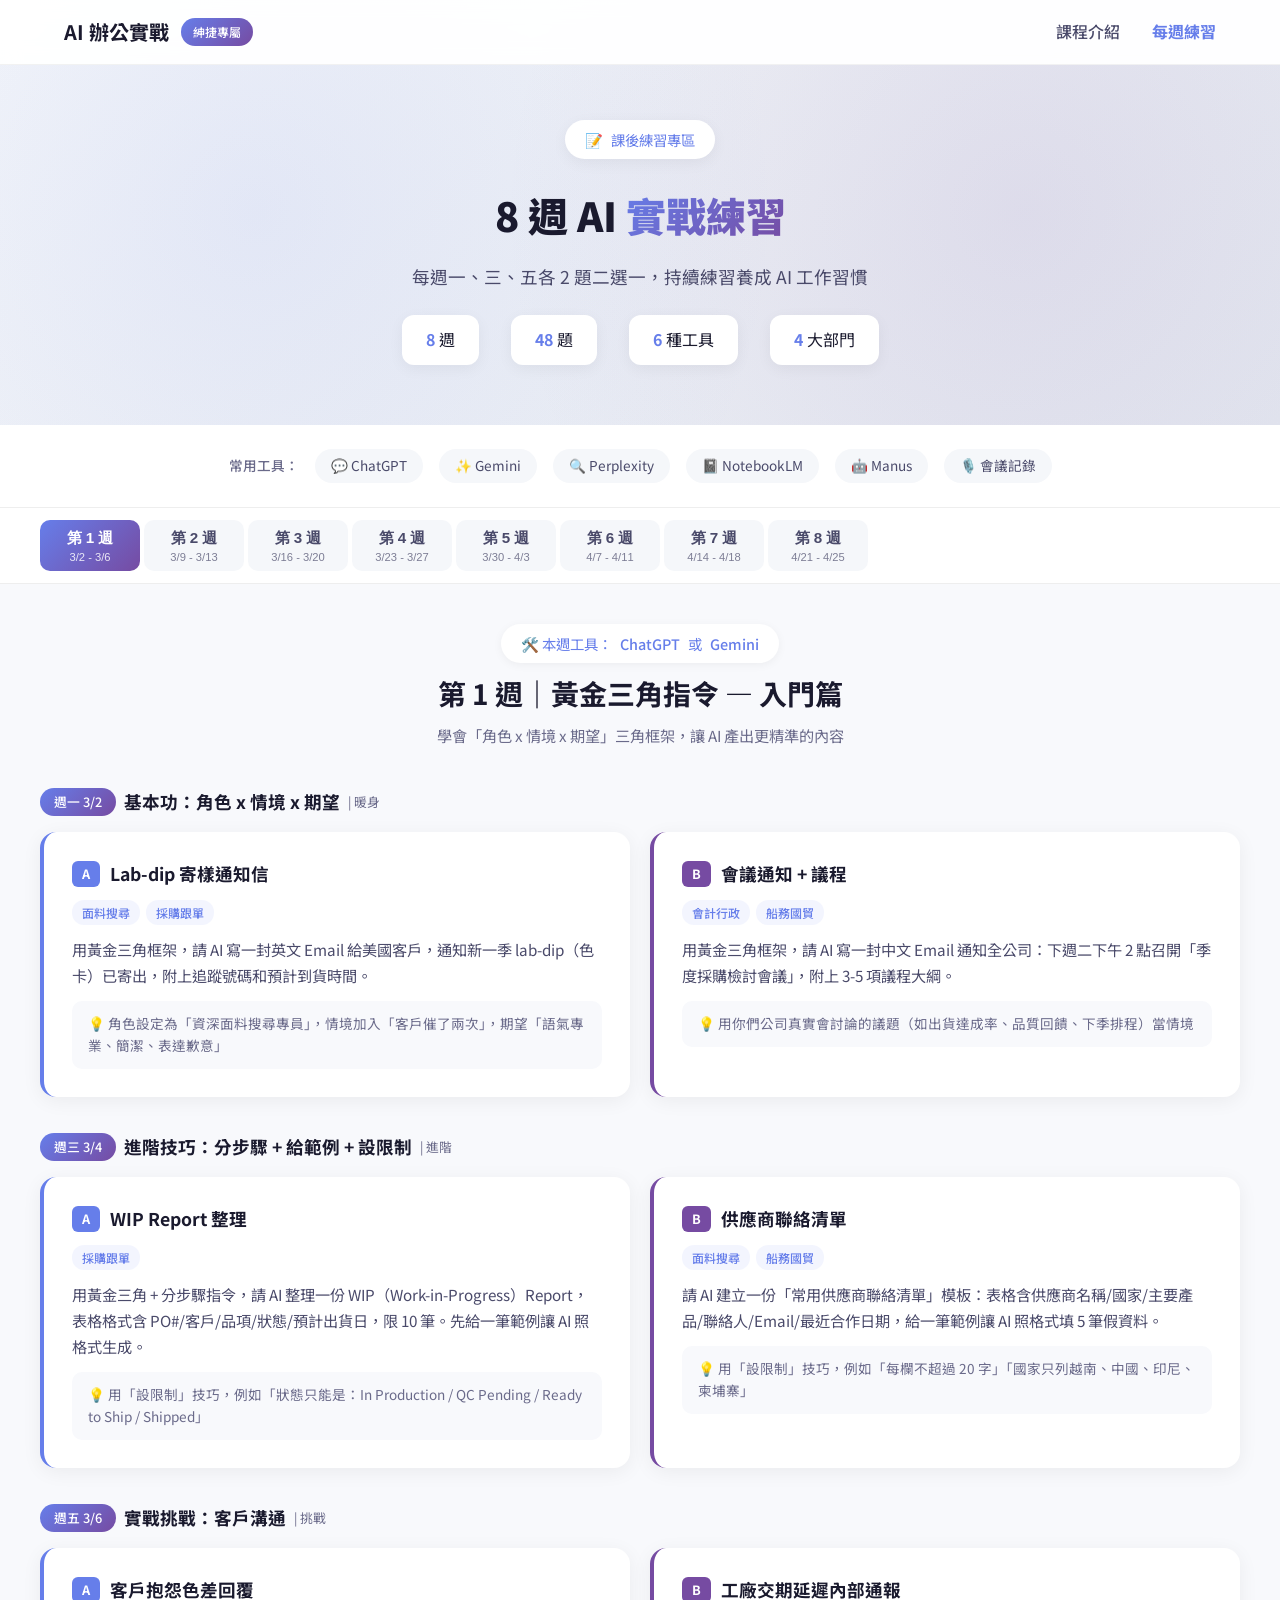
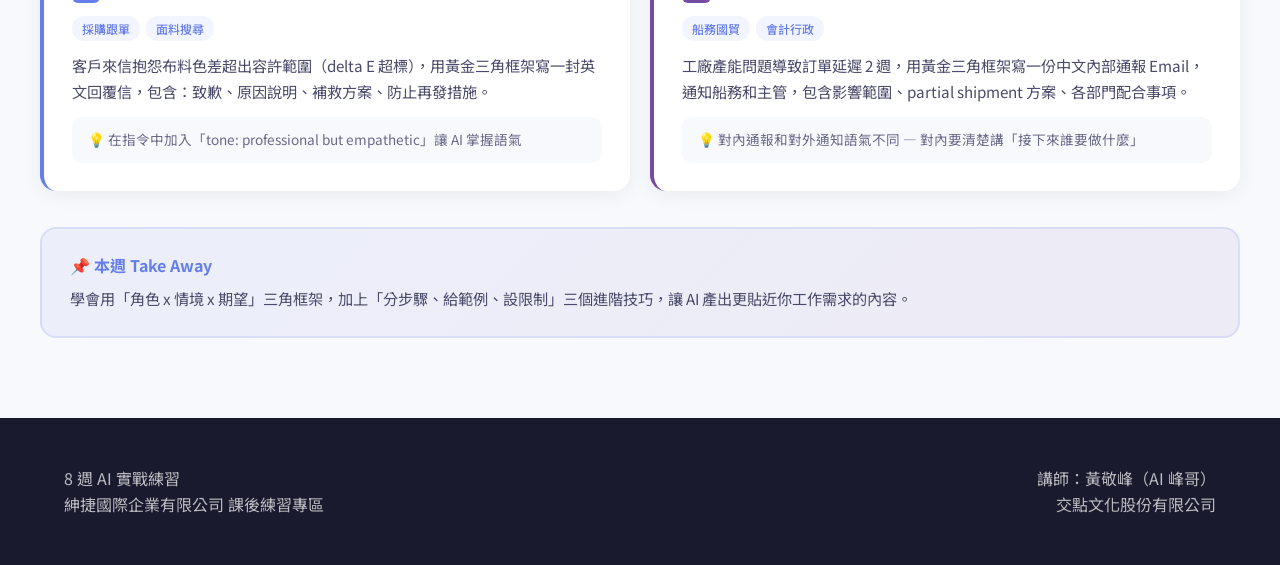
==== commit 9bc06e0c: "更新週次 Tab 和題目日期：3/2 開始共 8 週 - Tab 改為「第 1 週 3/2-3/6」雙行格式，更直覺 - 每天題目加上具體日期（週一 3/2、週三 3/4...） - 日期範圍：3/2" ====
--- a/homework.html
+++ b/homework.html
@@ -45,17 +45,21 @@
         }
         .week-tabs::-webkit-scrollbar { height: 0; }
         .week-tab {
-            padding: 10px 20px; border-radius: 10px; cursor: pointer;
-            font-size: 0.9rem; font-weight: 500; white-space: nowrap;
+            padding: 8px 16px; border-radius: 10px; cursor: pointer;
+            font-weight: 500; white-space: nowrap;
             background: #f5f7fa; color: #4a4a6a; border: none;
             transition: all 0.3s;
-        }
+            display: flex; flex-direction: column; align-items: center; gap: 2px;
+            min-width: 100px;
+        }
+        .week-tab .tab-week { font-size: 0.95rem; font-weight: 700; }
+        .week-tab .tab-date { font-size: 0.7rem; opacity: 0.7; }
         .week-tab:hover { background: #e8ecf5; }
         .week-tab.active {
             background: linear-gradient(135deg, #667eea 0%, #764ba2 100%);
             color: white;
         }
-        .week-tab .tab-emoji { margin-right: 4px; }
+        .week-tab.active .tab-date { opacity: 0.85; }
 
         /* Week Content */
         .week-content { padding: 40px 24px 80px; background: #f8f9fc; min-height: 60vh; }
@@ -237,14 +241,14 @@
     <!-- Week Tabs -->
     <div class="week-tabs-section">
         <div class="week-tabs">
-            <button class="week-tab active" data-week="1"><span class="tab-emoji">1️⃣</span> 黃金三角入門</button>
-            <button class="week-tab" data-week="2"><span class="tab-emoji">2️⃣</span> 工作場景進階</button>
-            <button class="week-tab" data-week="3"><span class="tab-emoji">3️⃣</span> Perplexity 搜尋</button>
-            <button class="week-tab" data-week="4"><span class="tab-emoji">4️⃣</span> Deep Research</button>
-            <button class="week-tab" data-week="5"><span class="tab-emoji">5️⃣</span> AI 會議記錄</button>
-            <button class="week-tab" data-week="6"><span class="tab-emoji">6️⃣</span> AI 簡報製作</button>
-            <button class="week-tab" data-week="7"><span class="tab-emoji">7️⃣</span> NotebookLM 分析</button>
-            <button class="week-tab" data-week="8"><span class="tab-emoji">8️⃣</span> 綜合應用</button>
+            <button class="week-tab active" data-week="1"><span class="tab-week">第 1 週</span><span class="tab-date">3/2 - 3/6</span></button>
+            <button class="week-tab" data-week="2"><span class="tab-week">第 2 週</span><span class="tab-date">3/9 - 3/13</span></button>
+            <button class="week-tab" data-week="3"><span class="tab-week">第 3 週</span><span class="tab-date">3/16 - 3/20</span></button>
+            <button class="week-tab" data-week="4"><span class="tab-week">第 4 週</span><span class="tab-date">3/23 - 3/27</span></button>
+            <button class="week-tab" data-week="5"><span class="tab-week">第 5 週</span><span class="tab-date">3/30 - 4/3</span></button>
+            <button class="week-tab" data-week="6"><span class="tab-week">第 6 週</span><span class="tab-date">4/7 - 4/11</span></button>
+            <button class="week-tab" data-week="7"><span class="tab-week">第 7 週</span><span class="tab-date">4/14 - 4/18</span></button>
+            <button class="week-tab" data-week="8"><span class="tab-week">第 8 週</span><span class="tab-date">4/21 - 4/25</span></button>
         </div>
     </div>
 
@@ -260,7 +264,7 @@
             </div>
 
             <div class="day-section">
-                <div class="day-label"><span class="day-badge">週一</span> 基本功：角色 x 情境 x 期望 <span class="day-difficulty">| 暖身</span></div>
+                <div class="day-label"><span class="day-badge">週一 3/2</span> 基本功：角色 x 情境 x 期望 <span class="day-difficulty">| 暖身</span></div>
                 <div class="hw-cards">
                     <div class="hw-card">
                         <div class="hw-card-header"><span class="option-badge">A</span><h4>Lab-dip 寄樣通知信</h4></div>
@@ -278,7 +282,7 @@
             </div>
 
             <div class="day-section">
-                <div class="day-label"><span class="day-badge">週三</span> 進階技巧：分步驟 + 給範例 + 設限制 <span class="day-difficulty">| 進階</span></div>
+                <div class="day-label"><span class="day-badge">週三 3/4</span> 進階技巧：分步驟 + 給範例 + 設限制 <span class="day-difficulty">| 進階</span></div>
                 <div class="hw-cards">
                     <div class="hw-card">
                         <div class="hw-card-header"><span class="option-badge">A</span><h4>WIP Report 整理</h4></div>
@@ -296,7 +300,7 @@
             </div>
 
             <div class="day-section">
-                <div class="day-label"><span class="day-badge">週五</span> 實戰挑戰：客戶溝通 <span class="day-difficulty">| 挑戰</span></div>
+                <div class="day-label"><span class="day-badge">週五 3/6</span> 實戰挑戰：客戶溝通 <span class="day-difficulty">| 挑戰</span></div>
                 <div class="hw-cards">
                     <div class="hw-card">
                         <div class="hw-card-header"><span class="option-badge">A</span><h4>客戶抱怨色差回覆</h4></div>
@@ -328,7 +332,7 @@
             </div>
 
             <div class="day-section">
-                <div class="day-label"><span class="day-badge">週一</span> 跨部門溝通 <span class="day-difficulty">| 暖身</span></div>
+                <div class="day-label"><span class="day-badge">週一 3/9</span> 跨部門溝通 <span class="day-difficulty">| 暖身</span></div>
                 <div class="hw-cards">
                     <div class="hw-card">
                         <div class="hw-card-header"><span class="option-badge">A</span><h4>船務文件確認信</h4></div>
@@ -346,7 +350,7 @@
             </div>
 
             <div class="day-section">
-                <div class="day-label"><span class="day-badge">週三</span> 專業文件撰寫 <span class="day-difficulty">| 進階</span></div>
+                <div class="day-label"><span class="day-badge">週三 3/11</span> 專業文件撰寫 <span class="day-difficulty">| 進階</span></div>
                 <div class="hw-cards">
                     <div class="hw-card">
                         <div class="hw-card-header"><span class="option-badge">A</span><h4>AI 輔助 OTB 預算計算</h4></div>
@@ -364,7 +368,7 @@
             </div>
 
             <div class="day-section">
-                <div class="day-label"><span class="day-badge">週五</span> 實戰挑戰：高階溝通 <span class="day-difficulty">| 挑戰</span></div>
+                <div class="day-label"><span class="day-badge">週五 3/13</span> 實戰挑戰：高階溝通 <span class="day-difficulty">| 挑戰</span></div>
                 <div class="hw-cards">
                     <div class="hw-card">
                         <div class="hw-card-header"><span class="option-badge">A</span><h4>Cargo Claim 索賠信</h4></div>
@@ -396,7 +400,7 @@
             </div>
 
             <div class="day-section">
-                <div class="day-label"><span class="day-badge">週一</span> 基礎搜尋：產業動態 <span class="day-difficulty">| 暖身</span></div>
+                <div class="day-label"><span class="day-badge">週一 3/16</span> 基礎搜尋：產業動態 <span class="day-difficulty">| 暖身</span></div>
                 <div class="hw-cards">
                     <div class="hw-card">
                         <div class="hw-card-header"><span class="option-badge">A</span><h4>美國服飾零售趨勢</h4></div>
@@ -414,7 +418,7 @@
             </div>
 
             <div class="day-section">
-                <div class="day-label"><span class="day-badge">週三</span> 精準搜尋：法規與政策 <span class="day-difficulty">| 進階</span></div>
+                <div class="day-label"><span class="day-badge">週三 3/18</span> 精準搜尋：法規與政策 <span class="day-difficulty">| 進階</span></div>
                 <div class="hw-cards">
                     <div class="hw-card">
                         <div class="hw-card-header"><span class="option-badge">A</span><h4>美國關稅政策查詢</h4></div>
@@ -432,7 +436,7 @@
             </div>
 
             <div class="day-section">
-                <div class="day-label"><span class="day-badge">週五</span> 實戰挑戰：商務情報 <span class="day-difficulty">| 挑戰</span></div>
+                <div class="day-label"><span class="day-badge">週五 3/20</span> 實戰挑戰：商務情報 <span class="day-difficulty">| 挑戰</span></div>
                 <div class="hw-cards">
                     <div class="hw-card">
                         <div class="hw-card-header"><span class="option-badge">A</span><h4>供應商背景調查</h4></div>
@@ -464,7 +468,7 @@
             </div>
 
             <div class="day-section">
-                <div class="day-label"><span class="day-badge">週一</span> 產出報告 + 評估可信度 <span class="day-difficulty">| 暖身</span></div>
+                <div class="day-label"><span class="day-badge">週一 3/23</span> 產出報告 + 評估可信度 <span class="day-difficulty">| 暖身</span></div>
                 <div class="hw-cards">
                     <div class="hw-card">
                         <div class="hw-card-header"><span class="option-badge">A</span><h4>客戶採購策略研究</h4></div>
@@ -482,7 +486,7 @@
             </div>
 
             <div class="day-section">
-                <div class="day-label"><span class="day-badge">週三</span> 工具比較 + 深度應用 <span class="day-difficulty">| 進階</span></div>
+                <div class="day-label"><span class="day-badge">週三 3/25</span> 工具比較 + 深度應用 <span class="day-difficulty">| 進階</span></div>
                 <div class="hw-cards">
                     <div class="hw-card">
                         <div class="hw-card-header"><span class="option-badge">A</span><h4>Perplexity vs Deep Research</h4></div>
@@ -500,7 +504,7 @@
             </div>
 
             <div class="day-section">
-                <div class="day-label"><span class="day-badge">週五</span> 實戰挑戰：策略分析 <span class="day-difficulty">| 挑戰</span></div>
+                <div class="day-label"><span class="day-badge">週五 3/27</span> 實戰挑戰：策略分析 <span class="day-difficulty">| 挑戰</span></div>
                 <div class="hw-cards">
                     <div class="hw-card">
                         <div class="hw-card-header"><span class="option-badge">A</span><h4>採購代理商轉型案例</h4></div>
@@ -546,7 +550,7 @@
             </div>
 
             <div class="day-section">
-                <div class="day-label"><span class="day-badge">週一</span> 錄音轉文字基礎 <span class="day-difficulty">| 暖身</span></div>
+                <div class="day-label"><span class="day-badge">週一 3/30</span> 錄音轉文字基礎 <span class="day-difficulty">| 暖身</span></div>
                 <div class="hw-cards">
                     <div class="hw-card">
                         <div class="hw-card-header"><span class="option-badge">A</span><h4>YouTube 影片轉逐字稿</h4></div>
@@ -564,7 +568,7 @@
             </div>
 
             <div class="day-section">
-                <div class="day-label"><span class="day-badge">週三</span> 逐字稿 → 結構化筆記 <span class="day-difficulty">| 進階</span></div>
+                <div class="day-label"><span class="day-badge">週三 4/1</span> 逐字稿 → 結構化筆記 <span class="day-difficulty">| 進階</span></div>
                 <div class="hw-cards">
                     <div class="hw-card">
                         <div class="hw-card-header"><span class="option-badge">A</span><h4>英文視訊會議整理</h4></div>
@@ -582,7 +586,7 @@
             </div>
 
             <div class="day-section">
-                <div class="day-label"><span class="day-badge">週五</span> 實戰挑戰：完整流程 <span class="day-difficulty">| 挑戰</span></div>
+                <div class="day-label"><span class="day-badge">週五 4/3</span> 實戰挑戰：完整流程 <span class="day-difficulty">| 挑戰</span></div>
                 <div class="hw-cards">
                     <div class="hw-card">
                         <div class="hw-card-header"><span class="option-badge">A</span><h4>真實內部會議全流程</h4></div>
@@ -614,7 +618,7 @@
             </div>
 
             <div class="day-section">
-                <div class="day-label"><span class="day-badge">週一</span> 快速簡報入門（3 頁）<span class="day-difficulty">| 暖身</span></div>
+                <div class="day-label"><span class="day-badge">週一 4/7</span> 快速簡報入門（3 頁）<span class="day-difficulty">| 暖身</span></div>
                 <div class="hw-cards">
                     <div class="hw-card">
                         <div class="hw-card-header"><span class="option-badge">A</span><h4>部門週報簡報</h4></div>
@@ -632,7 +636,7 @@
             </div>
 
             <div class="day-section">
-                <div class="day-label"><span class="day-badge">週三</span> 進階簡報（3-5 頁）<span class="day-difficulty">| 進階</span></div>
+                <div class="day-label"><span class="day-badge">週三 4/9</span> 進階簡報（3-5 頁）<span class="day-difficulty">| 進階</span></div>
                 <div class="hw-cards">
                     <div class="hw-card">
                         <div class="hw-card-header"><span class="option-badge">A</span><h4>月度 WIP Report 簡報</h4></div>
@@ -650,7 +654,7 @@
             </div>
 
             <div class="day-section">
-                <div class="day-label"><span class="day-badge">週五</span> 實戰挑戰：對外簡報（5 頁）<span class="day-difficulty">| 挑戰</span></div>
+                <div class="day-label"><span class="day-badge">週五 4/11</span> 實戰挑戰：對外簡報（5 頁）<span class="day-difficulty">| 挑戰</span></div>
                 <div class="hw-cards">
                     <div class="hw-card">
                         <div class="hw-card-header"><span class="option-badge">A</span><h4>客戶提案英文簡報</h4></div>
@@ -691,7 +695,7 @@
             </div>
 
             <div class="day-section">
-                <div class="day-label"><span class="day-badge">週一</span> 基礎操作：上傳與摘要 <span class="day-difficulty">| 暖身</span></div>
+                <div class="day-label"><span class="day-badge">週一 4/14</span> 基礎操作：上傳與摘要 <span class="day-difficulty">| 暖身</span></div>
                 <div class="hw-cards">
                     <div class="hw-card">
                         <div class="hw-card-header"><span class="option-badge">A</span><h4>英文合約快速摘要</h4></div>
@@ -709,7 +713,7 @@
             </div>
 
             <div class="day-section">
-                <div class="day-label"><span class="day-badge">週三</span> 進階應用：多文件比對 <span class="day-difficulty">| 進階</span></div>
+                <div class="day-label"><span class="day-badge">週三 4/16</span> 進階應用：多文件比對 <span class="day-difficulty">| 進階</span></div>
                 <div class="hw-cards">
                     <div class="hw-card">
                         <div class="hw-card-header"><span class="option-badge">A</span><h4>出貨文件交叉比對</h4></div>
@@ -727,7 +731,7 @@
             </div>
 
             <div class="day-section">
-                <div class="day-label"><span class="day-badge">週五</span> 實戰挑戰：深度分析 <span class="day-difficulty">| 挑戰</span></div>
+                <div class="day-label"><span class="day-badge">週五 4/18</span> 實戰挑戰：深度分析 <span class="day-difficulty">| 挑戰</span></div>
                 <div class="hw-cards">
                     <div class="hw-card">
                         <div class="hw-card-header"><span class="option-badge">A</span><h4>合約風險審查</h4></div>
@@ -759,7 +763,7 @@
             </div>
 
             <div class="day-section">
-                <div class="day-label"><span class="day-badge">週一</span> 回顧 + 輕量串聯 <span class="day-difficulty">| 暖身</span></div>
+                <div class="day-label"><span class="day-badge">週一 4/21</span> 回顧 + 輕量串聯 <span class="day-difficulty">| 暖身</span></div>
                 <div class="hw-cards">
                     <div class="hw-card">
                         <div class="hw-card-header"><span class="option-badge">A</span><h4>7 週最佳作品回顧</h4></div>
@@ -777,7 +781,7 @@
             </div>
 
             <div class="day-section">
-                <div class="day-label"><span class="day-badge">週三</span> 實戰串聯挑戰 <span class="day-difficulty">| 進階</span></div>
+                <div class="day-label"><span class="day-badge">週三 4/23</span> 實戰串聯挑戰 <span class="day-difficulty">| 進階</span></div>
                 <div class="hw-cards">
                     <div class="hw-card">
                         <div class="hw-card-header"><span class="option-badge">A</span><h4>會議 → 摘要 → 任務分配</h4></div>
@@ -795,7 +799,7 @@
             </div>
 
             <div class="day-section">
-                <div class="day-label"><span class="day-badge">週五</span> 期末作業 <span class="day-difficulty">| 完成！</span></div>
+                <div class="day-label"><span class="day-badge">週五 4/25</span> 期末作業 <span class="day-difficulty">| 完成！</span></div>
                 <div class="hw-cards">
                     <div class="hw-card">
                         <div class="hw-card-header"><span class="option-badge">A</span><h4>心得報告（300 字）</h4></div>
